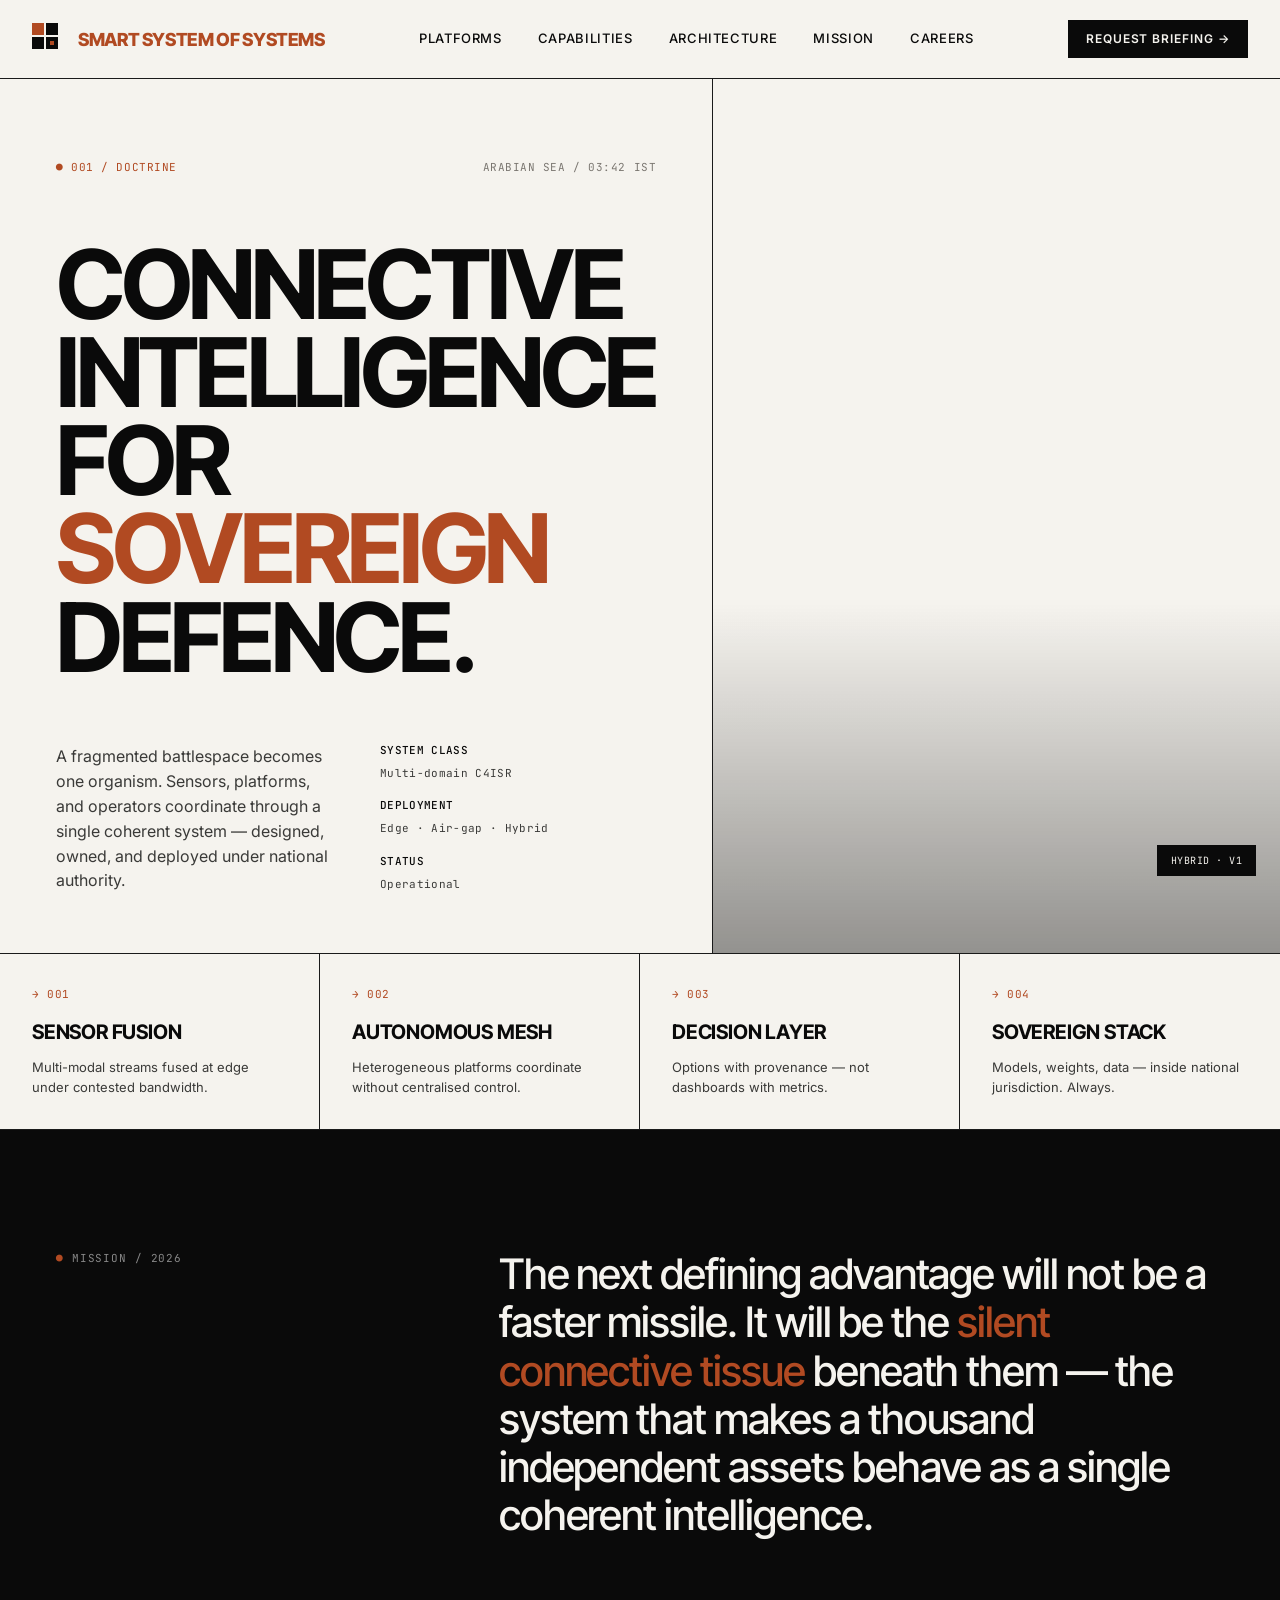
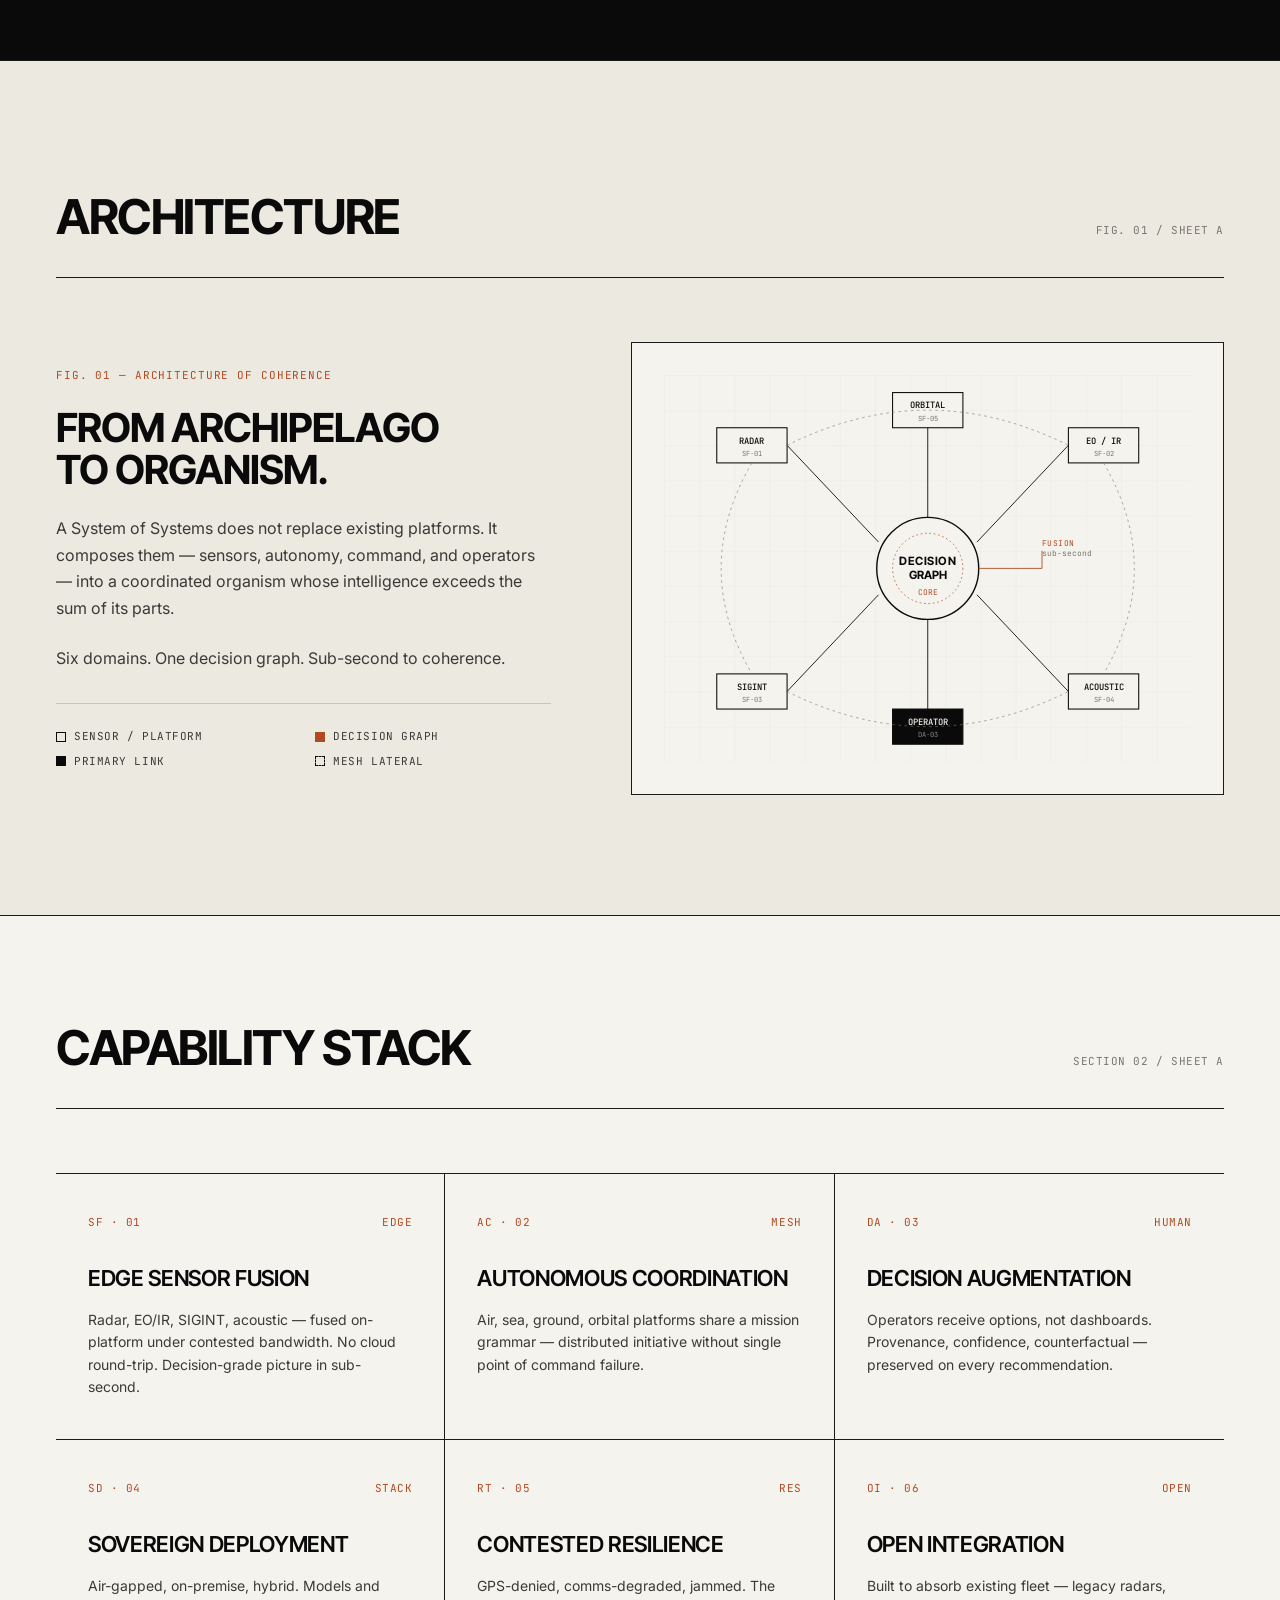
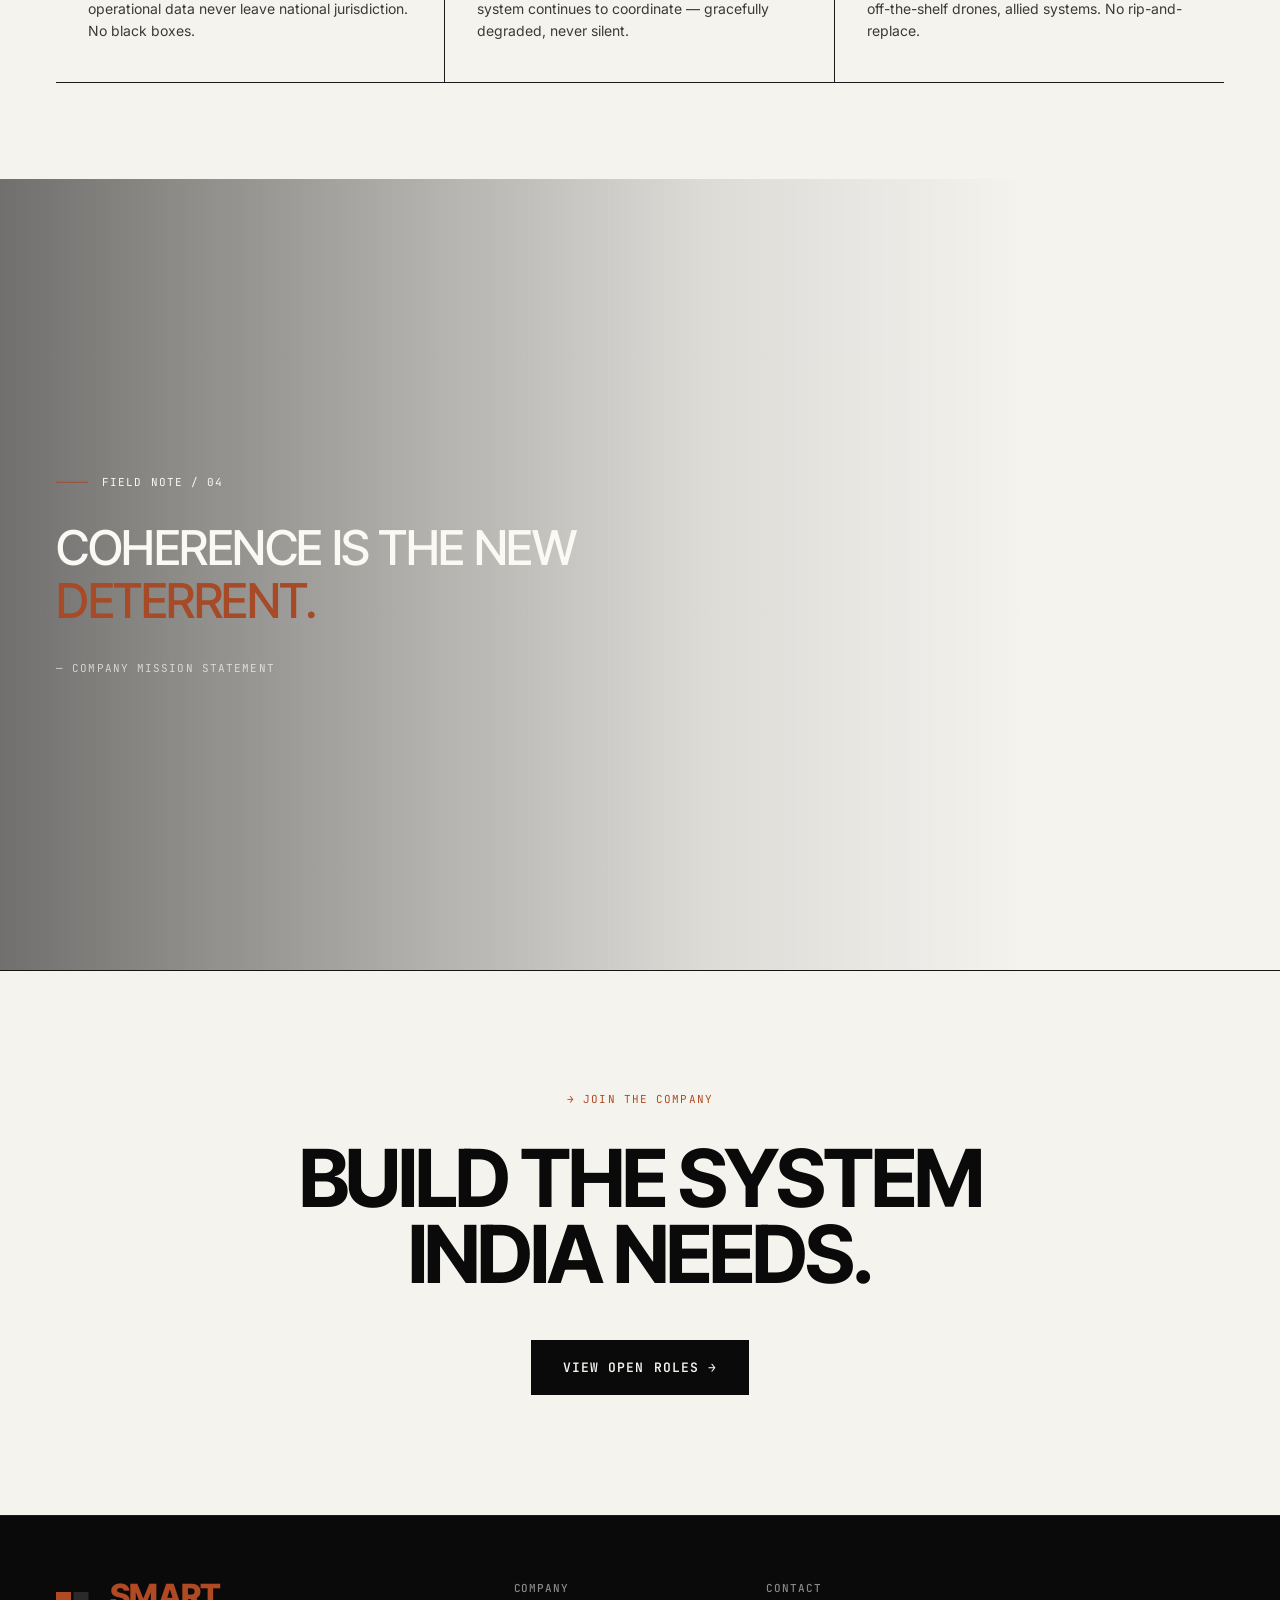
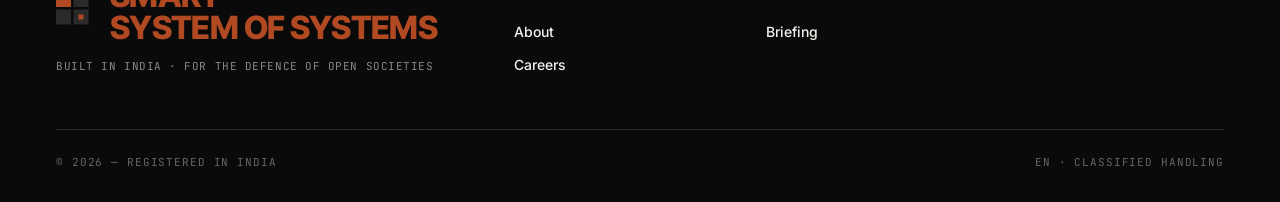
==== index.html @ d46fe348 "Initial commit: Smart System Of Sytems Website" ====
<!DOCTYPE html>
<html lang="en">
<head>
<meta charset="UTF-8" />
<meta name="viewport" content="width=device-width, initial-scale=1.0" />
<title>Smart System of Systems — Hybrid</title>
<link rel="preconnect" href="https://fonts.googleapis.com">
<link rel="preconnect" href="https://fonts.gstatic.com" crossorigin>
<link href="https://fonts.googleapis.com/css2?family=Inter+Tight:wght@400;500;600;700;800&family=Inter:wght@300;400;500;600&family=Fraunces:opsz,wght@9..144,300;9..144,400&family=JetBrains+Mono:wght@400;500&display=swap" rel="stylesheet">
<style>
  :root{
    --paper:#F5F3EE;
    --paper-2:#ECE9E1;
    --ink:#0A0A0A;
    --ink-2:#3A3A38;
    --ink-3:#7A7670;
    --rule:#1A1A1A;
    --rule-soft:#C8C4B8;
    --rust:#B14A22;
  }
  *{box-sizing:border-box;margin:0;padding:0}
  html{scroll-behavior:smooth}
  html,body{background:var(--paper);color:var(--ink);font-family:'Inter',sans-serif;-webkit-font-smoothing:antialiased;line-height:1.5}
  a{color:inherit}
  .nav-cta:hover{background:var(--rust)}
  .badge{position:fixed;bottom:24px;right:24px;z-index:100;background:var(--ink);color:var(--paper);padding:8px 14px;font-family:'JetBrains Mono',monospace;font-size:10px;letter-spacing:0.05em;text-transform:uppercase}

  /* Top utility bar */
  .util{display:flex;justify-content:space-between;align-items:center;padding:10px 32px;background:var(--ink);color:var(--paper);font-family:'JetBrains Mono',monospace;font-size:11px;letter-spacing:0.05em}
  .util-left{display:flex;gap:32px;align-items:center}
  .util-dot{width:6px;height:6px;background:var(--rust);border-radius:50%;display:inline-block;margin-right:8px;animation:pulse 2.4s ease-in-out infinite}
  @keyframes pulse{0%,100%{opacity:1}50%{opacity:0.4}}

  /* Main nav */
  .nav{display:flex;justify-content:space-between;align-items:center;padding:20px 32px;border-bottom:1px solid var(--rule)}
  .nav-mark{font-family:'Inter Tight',sans-serif;font-weight:800;font-size:18px;letter-spacing:-0.02em;text-transform:uppercase}
  .nav-mark span{color:var(--rust)}
  .nav-links{display:flex;gap:36px;font-size:13px;font-weight:500;text-transform:uppercase;letter-spacing:0.05em}
  .nav-links a{color:inherit;text-decoration:none;transition:color 0.2s}
  .nav-links a:hover{color:var(--rust)}
  .nav-cta{background:var(--ink);color:var(--paper);padding:10px 18px;font-size:12px;font-weight:600;text-transform:uppercase;letter-spacing:0.08em;text-decoration:none;display:inline-block}

  /* Hero */
  .hero{position:relative;border-bottom:1px solid var(--rule)}
  .hero-grid{display:grid;grid-template-columns:1fr 1fr;min-height:78vh}
  .hero-text{padding:80px 56px 60px;display:flex;flex-direction:column;justify-content:space-between;border-right:1px solid var(--rule)}
  .hero-meta-top{display:flex;justify-content:space-between;font-family:'JetBrains Mono',monospace;font-size:11px;letter-spacing:0.05em;color:var(--ink-3);text-transform:uppercase;margin-bottom:64px}
  .hero-meta-top span:first-child{color:var(--rust)}
  h1.display{font-family:'Inter Tight',sans-serif;font-weight:700;font-size:96px;line-height:0.92;letter-spacing:-0.045em;text-transform:uppercase}
  h1.display .accent{color:var(--rust)}
  .hero-bottom{margin-top:60px;display:grid;grid-template-columns:1fr 1fr;gap:48px;align-items:end}
  .lede{font-size:16px;line-height:1.55;color:var(--ink-2);max-width:380px}
  .hero-spec{font-family:'JetBrains Mono',monospace;font-size:11px;line-height:1.7;letter-spacing:0.03em;color:var(--ink-2)}
  .hero-spec strong{color:var(--ink);font-weight:500;display:block;margin-bottom:4px;text-transform:uppercase}

  .hero-image{background:url('https://images.unsplash.com/photo-1581094794329-c8112a89af12?w=1400&q=80') center/cover;position:relative;filter:grayscale(0.15) contrast(1.1)}
  .hero-image::after{content:'';position:absolute;inset:0;background:linear-gradient(180deg,transparent 60%,rgba(10,10,10,0.4))}

  /* Pillars row */
  .pillars{display:grid;grid-template-columns:repeat(4,1fr);border-bottom:1px solid var(--rule)}
  .pillar{padding:32px;border-right:1px solid var(--rule);transition:background 0.2s}
  .pillar:last-child{border-right:none}
  .pillar:hover{background:var(--paper-2)}
  .pillar-num{font-family:'JetBrains Mono',monospace;font-size:11px;color:var(--rust);letter-spacing:0.05em;margin-bottom:14px}
  .pillar-title{font-family:'Inter Tight',sans-serif;font-weight:700;font-size:20px;text-transform:uppercase;letter-spacing:-0.01em;margin-bottom:10px}
  .pillar-body{font-size:13px;line-height:1.55;color:var(--ink-2)}

  /* Mission section — black slab */
  .mission{background:var(--ink);color:var(--paper);padding:120px 56px;border-bottom:1px solid var(--rule)}
  .mission-grid{display:grid;grid-template-columns:1fr 2fr;gap:80px;max-width:1400px;margin:0 auto}
  .mission-label{font-family:'JetBrains Mono',monospace;font-size:11px;letter-spacing:0.08em;text-transform:uppercase;color:#888}
  .mission-label .dot{color:var(--rust)}
  .mission-text{font-family:'Inter Tight',sans-serif;font-weight:500;font-size:42px;line-height:1.15;letter-spacing:-0.025em}
  .mission-text .accent{color:var(--rust)}

  /* Architecture diagram — black-ink line drawing on paper, borrowed from C */
  .architecture{padding:120px 56px;border-bottom:1px solid var(--rule);background:var(--paper-2)}
  .arch-head{display:flex;justify-content:space-between;align-items:baseline;margin-bottom:64px;border-bottom:1px solid var(--rule);padding-bottom:24px;max-width:1400px;margin-left:auto;margin-right:auto}
  .arch-title{font-family:'Inter Tight',sans-serif;font-weight:700;font-size:48px;text-transform:uppercase;letter-spacing:-0.03em}
  .arch-meta{font-family:'JetBrains Mono',monospace;font-size:11px;color:var(--ink-3);letter-spacing:0.05em;text-transform:uppercase}
  .arch-grid{display:grid;grid-template-columns:1fr 1.2fr;gap:80px;max-width:1400px;margin:0 auto;align-items:center}
  .arch-text .figref{font-family:'JetBrains Mono',monospace;font-size:11px;letter-spacing:0.08em;color:var(--rust);text-transform:uppercase;margin-bottom:24px}
  .arch-text h3{font-family:'Inter Tight',sans-serif;font-weight:700;font-size:40px;line-height:1.05;letter-spacing:-0.025em;text-transform:uppercase;margin-bottom:24px}
  .arch-text p{font-size:16px;line-height:1.65;color:var(--ink-2);max-width:480px;margin-bottom:24px}
  .arch-text .legend{font-family:'JetBrains Mono',monospace;font-size:11px;letter-spacing:0.05em;text-transform:uppercase;color:var(--ink-2);display:grid;grid-template-columns:1fr 1fr;gap:8px 24px;margin-top:32px;padding-top:24px;border-top:1px solid var(--rule-soft)}
  .legend-item{display:flex;align-items:center;gap:8px}
  .legend-swatch{width:10px;height:10px;border:1px solid var(--ink)}
  .legend-swatch.rust{background:var(--rust);border-color:var(--rust)}
  .arch-svg{background:var(--paper);border:1px solid var(--rule);padding:32px}
  .arch-svg svg{width:100%;height:auto;display:block}

  /* Specs / capability grid */
  .specs{padding:96px 56px}
  .specs-head{display:flex;justify-content:space-between;align-items:baseline;margin-bottom:64px;border-bottom:1px solid var(--rule);padding-bottom:24px}
  .specs-title{font-family:'Inter Tight',sans-serif;font-weight:700;font-size:48px;text-transform:uppercase;letter-spacing:-0.03em}
  .specs-meta{font-family:'JetBrains Mono',monospace;font-size:11px;color:var(--ink-3);letter-spacing:0.05em;text-transform:uppercase}
  .specs-grid{display:grid;grid-template-columns:repeat(3,1fr);gap:0;border-top:1px solid var(--rule)}
  .spec-cell{padding:40px 32px;border-bottom:1px solid var(--rule);border-right:1px solid var(--rule);transition:background 0.2s}
  .spec-cell:nth-child(3n){border-right:none}
  .spec-cell:hover{background:var(--paper-2)}
  .spec-id{font-family:'JetBrains Mono',monospace;font-size:11px;color:var(--rust);letter-spacing:0.05em;margin-bottom:32px;display:flex;justify-content:space-between}
  .spec-name{font-family:'Inter Tight',sans-serif;font-weight:600;font-size:22px;text-transform:uppercase;letter-spacing:-0.015em;margin-bottom:14px}
  .spec-desc{font-size:14px;line-height:1.6;color:var(--ink-2)}

  /* Cinematic landscape break — Helsing borrow, Anduril overlay */
  .break{height:88vh;background:url('https://images.unsplash.com/photo-1506905925346-21bda4d32df4?w=2400&q=80') center/cover;filter:grayscale(0.15) contrast(1.05);position:relative;border-bottom:1px solid var(--rule)}
  .break::before{content:'';position:absolute;inset:0;background:linear-gradient(90deg,rgba(10,10,10,0.55) 0%,rgba(10,10,10,0.1) 55%,transparent 80%)}
  .break-content{position:absolute;top:50%;left:56px;transform:translateY(-50%);color:var(--paper);max-width:680px;z-index:2}
  .break-eyebrow{font-family:'JetBrains Mono',monospace;font-size:11px;letter-spacing:0.1em;text-transform:uppercase;margin-bottom:32px;display:flex;align-items:center;gap:14px}
  .break-eyebrow::before{content:'';width:32px;height:1px;background:var(--rust)}
  .break-quote{font-family:'Inter Tight',sans-serif;font-weight:500;font-size:48px;line-height:1.1;text-transform:uppercase;letter-spacing:-0.03em;margin-bottom:32px}
  .break-quote .accent{color:var(--rust)}
  .break-attr{font-family:'JetBrains Mono',monospace;font-size:11px;letter-spacing:0.1em;text-transform:uppercase;color:rgba(245,243,238,0.7)}

  /* Join CTA */
  .join{padding:120px 56px;border-bottom:1px solid var(--rule);text-align:center}
  .join-eyebrow{font-family:'JetBrains Mono',monospace;font-size:11px;letter-spacing:0.1em;text-transform:uppercase;color:var(--rust);margin-bottom:32px}
  .join-title{font-family:'Inter Tight',sans-serif;font-weight:700;font-size:80px;line-height:0.95;text-transform:uppercase;letter-spacing:-0.04em;max-width:1100px;margin:0 auto 48px}
  .join-cta{display:inline-block;background:var(--ink);color:var(--paper);padding:18px 32px;font-family:'JetBrains Mono',monospace;font-size:13px;font-weight:600;letter-spacing:0.08em;text-transform:uppercase;text-decoration:none}

  /* Footer */
  .footer{background:var(--ink);color:var(--paper);padding:64px 56px 32px}
  .footer-top{display:grid;grid-template-columns:2fr 1fr 1fr 1fr;gap:48px;padding-bottom:48px;border-bottom:1px solid #2A2A2A}
  .footer-mark{font-family:'Inter Tight',sans-serif;font-weight:800;font-size:32px;text-transform:uppercase;letter-spacing:-0.02em;line-height:1}
  .footer-mark span{color:var(--rust)}
  .footer-tag{font-family:'JetBrains Mono',monospace;font-size:11px;color:#888;margin-top:14px;letter-spacing:0.05em;text-transform:uppercase}
  .footer-col h4{font-family:'JetBrains Mono',monospace;font-size:11px;color:#888;letter-spacing:0.08em;text-transform:uppercase;margin-bottom:18px;font-weight:500}
  .footer-col a{display:block;color:var(--paper);text-decoration:none;font-size:14px;padding:6px 0;font-weight:500}
  .footer-col a:hover{color:var(--rust)}
  .footer-bottom{display:flex;justify-content:space-between;font-family:'JetBrains Mono',monospace;font-size:11px;color:#666;letter-spacing:0.08em;text-transform:uppercase;padding-top:24px}
</style>
</head>
<body>
  <div class="badge">HYBRID · v1</div>

  <nav class="nav">
    <div class="nav-mark"><a href="design-hybrid.html" style="text-decoration:none;color:inherit;display:flex;align-items:center;gap:14px"><svg width="32" height="32" viewBox="0 0 32 32" fill="none" xmlns="http://www.w3.org/2000/svg"><rect width="12" height="12" x="0" y="0" fill="#B14A22"/><rect width="12" height="12" x="14" y="0" fill="#0A0A0A"/><rect width="12" height="12" x="0" y="14" fill="#0A0A0A"/><rect width="12" height="12" x="14" y="14" fill="#0A0A0A"/><rect width="4" height="4" x="18" y="18" fill="#B14A22"/></svg><span>SMART SYSTEM OF SYSTEMS</span></a></div>
    <div class="nav-links">
      <a href="platforms.html">Platforms</a><a href="capabilities.html">Capabilities</a><a href="architecture.html">Architecture</a><a href="mission.html">Mission</a><a href="careers.html">Careers</a>
    </div>
    <a class="nav-cta" href="briefing.html">REQUEST BRIEFING →</a>
  </nav>

  <section class="hero">
    <div class="hero-grid">
      <div class="hero-text">
        <div>
          <div class="hero-meta-top">
            <span>● 001 / DOCTRINE</span>
            <span>ARABIAN SEA / 03:42 IST</span>
          </div>
          <h1 class="display">Connective<br/>intelligence<br/>for <span class="accent">sovereign</span><br/>defence.</h1>
        </div>
        <div class="hero-bottom">
          <p class="lede">A fragmented battlespace becomes one organism. Sensors, platforms, and operators coordinate through a single coherent system — designed, owned, and deployed under national authority.</p>
          <div class="hero-spec">
            <strong>System class</strong>
            Multi-domain C4ISR<br/>
            <strong style="margin-top:14px">Deployment</strong>
            Edge · Air-gap · Hybrid<br/>
            <strong style="margin-top:14px">Status</strong>
            Operational
          </div>
        </div>
      </div>
      <div class="hero-image">
      </div>
    </div>
  </section>

  <section class="pillars" id="platforms">
    <a class="pillar" href="#cap-sf01" style="text-decoration:none;color:inherit;display:block">
      <div class="pillar-num">→ 001</div>
      <div class="pillar-title">Sensor Fusion</div>
      <div class="pillar-body">Multi-modal streams fused at edge under contested bandwidth.</div>
    </a>
    <a class="pillar" href="#cap-ac02" style="text-decoration:none;color:inherit;display:block">
      <div class="pillar-num">→ 002</div>
      <div class="pillar-title">Autonomous Mesh</div>
      <div class="pillar-body">Heterogeneous platforms coordinate without centralised control.</div>
    </a>
    <a class="pillar" href="#cap-da03" style="text-decoration:none;color:inherit;display:block">
      <div class="pillar-num">→ 003</div>
      <div class="pillar-title">Decision Layer</div>
      <div class="pillar-body">Options with provenance — not dashboards with metrics.</div>
    </a>
    <a class="pillar" href="#cap-sd04" style="text-decoration:none;color:inherit;display:block">
      <div class="pillar-num">→ 004</div>
      <div class="pillar-title">Sovereign Stack</div>
      <div class="pillar-body">Models, weights, data — inside national jurisdiction. Always.</div>
    </a>
  </section>

  <section class="mission" id="mission">
    <div class="mission-grid">
      <div class="mission-label"><span class="dot">●</span> MISSION / 2026</div>
      <div class="mission-text">
        The next defining advantage will not be a faster missile. It will be the <span class="accent">silent connective tissue</span> beneath them — the system that makes a thousand independent assets behave as a single coherent intelligence.
      </div>
    </div>
  </section>

  <section class="architecture" id="architecture">
    <div class="arch-head">
      <h2 class="arch-title">Architecture</h2>
      <div class="arch-meta">FIG. 01 / SHEET A</div>
    </div>
    <div class="arch-grid">
      <div class="arch-text">
        <div class="figref">FIG. 01 — Architecture of coherence</div>
        <h3>From archipelago<br/>to organism.</h3>
        <p>A System of Systems does not replace existing platforms. It composes them — sensors, autonomy, command, and operators — into a coordinated organism whose intelligence exceeds the sum of its parts.</p>
        <p>Six domains. One decision graph. Sub-second to coherence.</p>
        <div class="legend">
          <div class="legend-item"><span class="legend-swatch"></span>Sensor / Platform</div>
          <div class="legend-item"><span class="legend-swatch rust"></span>Decision Graph</div>
          <div class="legend-item"><span class="legend-swatch" style="background:var(--ink)"></span>Primary Link</div>
          <div class="legend-item"><span class="legend-swatch" style="background:transparent;border-style:dashed"></span>Mesh Lateral</div>
        </div>
      </div>
      <div class="arch-svg">
        <svg viewBox="0 0 600 440" xmlns="http://www.w3.org/2000/svg">
          <defs>
            <pattern id="grid" width="40" height="40" patternUnits="userSpaceOnUse">
              <path d="M 40 0 L 0 0 0 40" fill="none" stroke="#C8C4B8" stroke-width="0.4"/>
            </pattern>
          </defs>
          <rect width="600" height="440" fill="url(#grid)" opacity="0.6"/>

          <!-- center node -->
          <circle cx="300" cy="220" r="58" fill="#F5F3EE" stroke="#0A0A0A" stroke-width="1.6"/>
          <circle cx="300" cy="220" r="40" fill="none" stroke="#B14A22" stroke-width="0.8" stroke-dasharray="2 3"/>
          <text x="300" y="216" text-anchor="middle" font-family="Inter Tight,sans-serif" font-weight="700" font-size="13" fill="#0A0A0A" text-transform="uppercase" letter-spacing="0.05em">DECISION</text>
          <text x="300" y="232" text-anchor="middle" font-family="Inter Tight,sans-serif" font-weight="700" font-size="13" fill="#0A0A0A">GRAPH</text>
          <text x="300" y="250" text-anchor="middle" font-family="JetBrains Mono,monospace" font-size="9" fill="#B14A22">CORE</text>

          <!-- nodes around -->
          <g font-family="JetBrains Mono,monospace" font-size="10" fill="#0A0A0A">
            <rect x="60" y="60" width="80" height="40" fill="#F5F3EE" stroke="#0A0A0A" stroke-width="1.2"/>
            <text x="100" y="78" text-anchor="middle" font-weight="500">RADAR</text>
            <text x="100" y="92" text-anchor="middle" font-size="8" fill="#7A7670">SF·01</text>

            <rect x="460" y="60" width="80" height="40" fill="#F5F3EE" stroke="#0A0A0A" stroke-width="1.2"/>
            <text x="500" y="78" text-anchor="middle" font-weight="500">EO / IR</text>
            <text x="500" y="92" text-anchor="middle" font-size="8" fill="#7A7670">SF·02</text>

            <rect x="60" y="340" width="80" height="40" fill="#F5F3EE" stroke="#0A0A0A" stroke-width="1.2"/>
            <text x="100" y="358" text-anchor="middle" font-weight="500">SIGINT</text>
            <text x="100" y="372" text-anchor="middle" font-size="8" fill="#7A7670">SF·03</text>

            <rect x="460" y="340" width="80" height="40" fill="#F5F3EE" stroke="#0A0A0A" stroke-width="1.2"/>
            <text x="500" y="358" text-anchor="middle" font-weight="500">ACOUSTIC</text>
            <text x="500" y="372" text-anchor="middle" font-size="8" fill="#7A7670">SF·04</text>

            <rect x="260" y="20" width="80" height="40" fill="#F5F3EE" stroke="#0A0A0A" stroke-width="1.2"/>
            <text x="300" y="38" text-anchor="middle" font-weight="500">ORBITAL</text>
            <text x="300" y="52" text-anchor="middle" font-size="8" fill="#7A7670">SF·05</text>

            <rect x="260" y="380" width="80" height="40" fill="#0A0A0A" stroke="#0A0A0A" stroke-width="1.2"/>
            <text x="300" y="398" text-anchor="middle" font-weight="500" fill="#F5F3EE">OPERATOR</text>
            <text x="300" y="412" text-anchor="middle" font-size="8" fill="#888">DA·03</text>
          </g>

          <!-- connecting lines (primary) -->
          <g stroke="#0A0A0A" stroke-width="1" fill="none">
            <line x1="140" y1="80" x2="244" y2="190"/>
            <line x1="460" y1="80" x2="356" y2="190"/>
            <line x1="140" y1="360" x2="244" y2="250"/>
            <line x1="460" y1="360" x2="356" y2="250"/>
            <line x1="300" y1="60" x2="300" y2="162"/>
            <line x1="300" y1="380" x2="300" y2="278"/>
          </g>
          <!-- mesh lateral (dashed) -->
          <g stroke="#7A7670" stroke-width="0.7" fill="none" stroke-dasharray="3 4">
            <path d="M 140 80 Q 300 0 460 80"/>
            <path d="M 140 360 Q 300 440 460 360"/>
            <path d="M 100 100 Q 30 220 100 340"/>
            <path d="M 500 100 Q 570 220 500 340"/>
          </g>

          <!-- annotation -->
          <line x1="358" y1="220" x2="430" y2="220" stroke="#B14A22" stroke-width="1"/>
          <line x1="430" y1="220" x2="430" y2="200" stroke="#B14A22" stroke-width="1"/>
          <text x="430" y="194" font-family="JetBrains Mono,monospace" font-size="9" fill="#B14A22" letter-spacing="0.05em">FUSION</text>
          <text x="430" y="206" font-family="JetBrains Mono,monospace" font-size="9" fill="#7A7670">sub-second</text>
        </svg>
      </div>
    </div>
  </section>

  <section class="specs" id="capabilities">
    <div class="specs-head">
      <h2 class="specs-title">Capability Stack</h2>
      <div class="specs-meta">SECTION 02 / SHEET A</div>
    </div>

    <div class="specs-grid">
      <div class="spec-cell" id="cap-sf01">
        <div class="spec-id"><span>SF · 01</span><span>EDGE</span></div>
        <div class="spec-name">Edge Sensor Fusion</div>
        <div class="spec-desc">Radar, EO/IR, SIGINT, acoustic — fused on-platform under contested bandwidth. No cloud round-trip. Decision-grade picture in sub-second.</div>
      </div>
      <div class="spec-cell" id="cap-ac02">
        <div class="spec-id"><span>AC · 02</span><span>MESH</span></div>
        <div class="spec-name">Autonomous Coordination</div>
        <div class="spec-desc">Air, sea, ground, orbital platforms share a mission grammar — distributed initiative without single point of command failure.</div>
      </div>
      <div class="spec-cell" id="cap-da03">
        <div class="spec-id"><span>DA · 03</span><span>HUMAN</span></div>
        <div class="spec-name">Decision Augmentation</div>
        <div class="spec-desc">Operators receive options, not dashboards. Provenance, confidence, counterfactual — preserved on every recommendation.</div>
      </div>
      <div class="spec-cell" id="cap-sd04">
        <div class="spec-id"><span>SD · 04</span><span>STACK</span></div>
        <div class="spec-name">Sovereign Deployment</div>
        <div class="spec-desc">Air-gapped, on-premise, hybrid. Models and operational data never leave national jurisdiction. No black boxes.</div>
      </div>
      <div class="spec-cell">
        <div class="spec-id"><span>RT · 05</span><span>RES</span></div>
        <div class="spec-name">Contested Resilience</div>
        <div class="spec-desc">GPS-denied, comms-degraded, jammed. The system continues to coordinate — gracefully degraded, never silent.</div>
      </div>
      <div class="spec-cell">
        <div class="spec-id"><span>OI · 06</span><span>OPEN</span></div>
        <div class="spec-name">Open Integration</div>
        <div class="spec-desc">Built to absorb existing fleet — legacy radars, off-the-shelf drones, allied systems. No rip-and-replace.</div>
      </div>
    </div>
  </section>

  <section class="break">
    <div class="break-content">
      <div class="break-eyebrow">FIELD NOTE / 04</div>
      <h3 class="break-quote">Coherence is the new <span class="accent">deterrent.</span></h3>
      <div class="break-attr">— Company mission statement</div>
    </div>
  </section>

  <section class="join" id="careers">
    <div class="join-eyebrow">→ JOIN THE COMPANY</div>
    <h3 class="join-title">Build the system<br/>India needs.</h3>
    <a class="join-cta" href="careers.html">VIEW OPEN ROLES →</a>
  </section>

  <footer class="footer">
    <div class="footer-top">
      <div>
        <div class="footer-mark"><a href="design-hybrid.html" style="text-decoration:none;color:inherit;display:flex;align-items:center;gap:14px"><svg width="40" height="40" viewBox="0 0 32 32" fill="none" xmlns="http://www.w3.org/2000/svg"><rect width="12" height="12" x="0" y="0" fill="#B14A22"/><rect width="12" height="12" x="14" y="0" fill="#2A2A2A"/><rect width="12" height="12" x="0" y="14" fill="#2A2A2A"/><rect width="12" height="12" x="14" y="14" fill="#2A2A2A"/><rect width="4" height="4" x="18" y="18" fill="#B14A22"/></svg><span>SMART<br/>SYSTEM OF <span>SYSTEMS</span></span></a></div>
        <div class="footer-tag">BUILT IN INDIA · FOR THE DEFENCE OF OPEN SOCIETIES</div>
      </div>
      <div class="footer-col"><h4>COMPANY</h4><a href="about.html">About</a><a href="careers.html">Careers</a></div>
      <div class="footer-col"><h4>CONTACT</h4><a href="briefing.html">Briefing</a></div>
    </div>
    <div class="footer-bottom">
      <span>© 2026 — REGISTERED IN INDIA</span>
      <span>EN · CLASSIFIED HANDLING</span>
    </div>
  </footer>
</body>
</html>
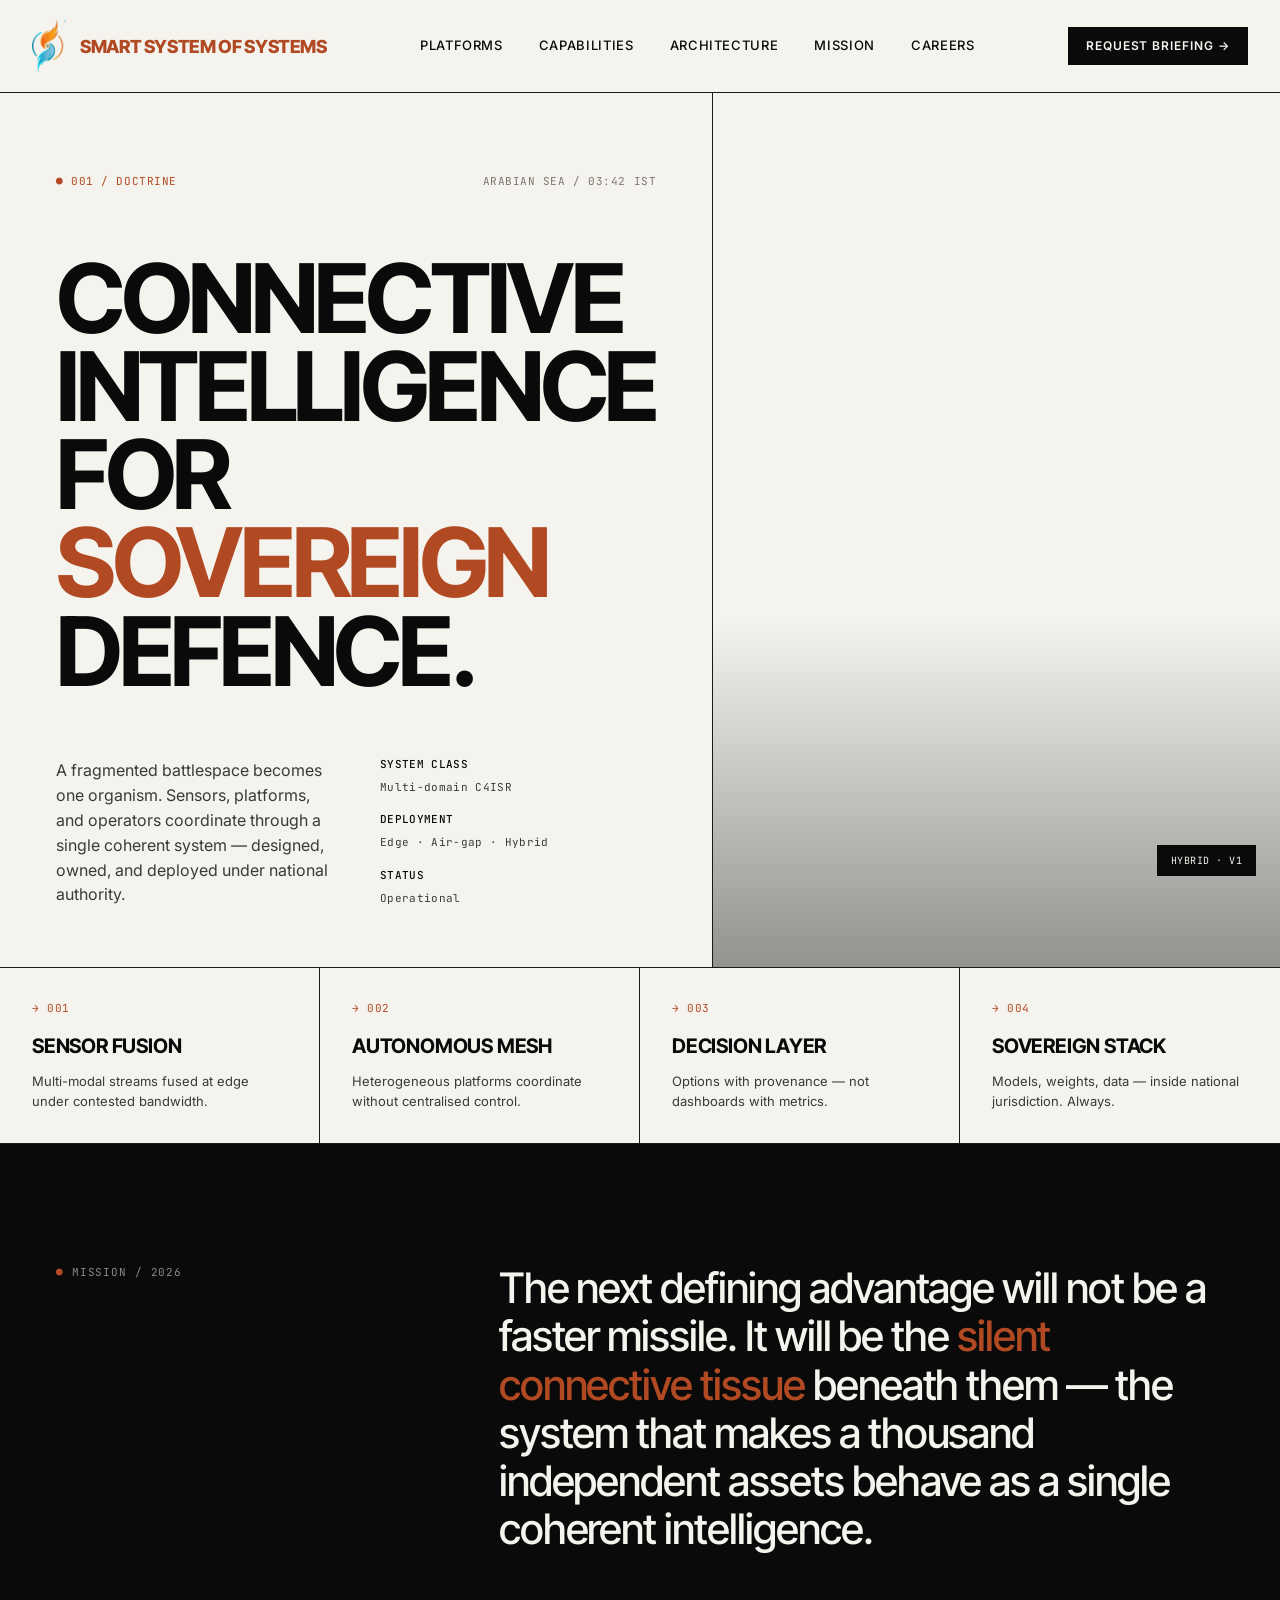
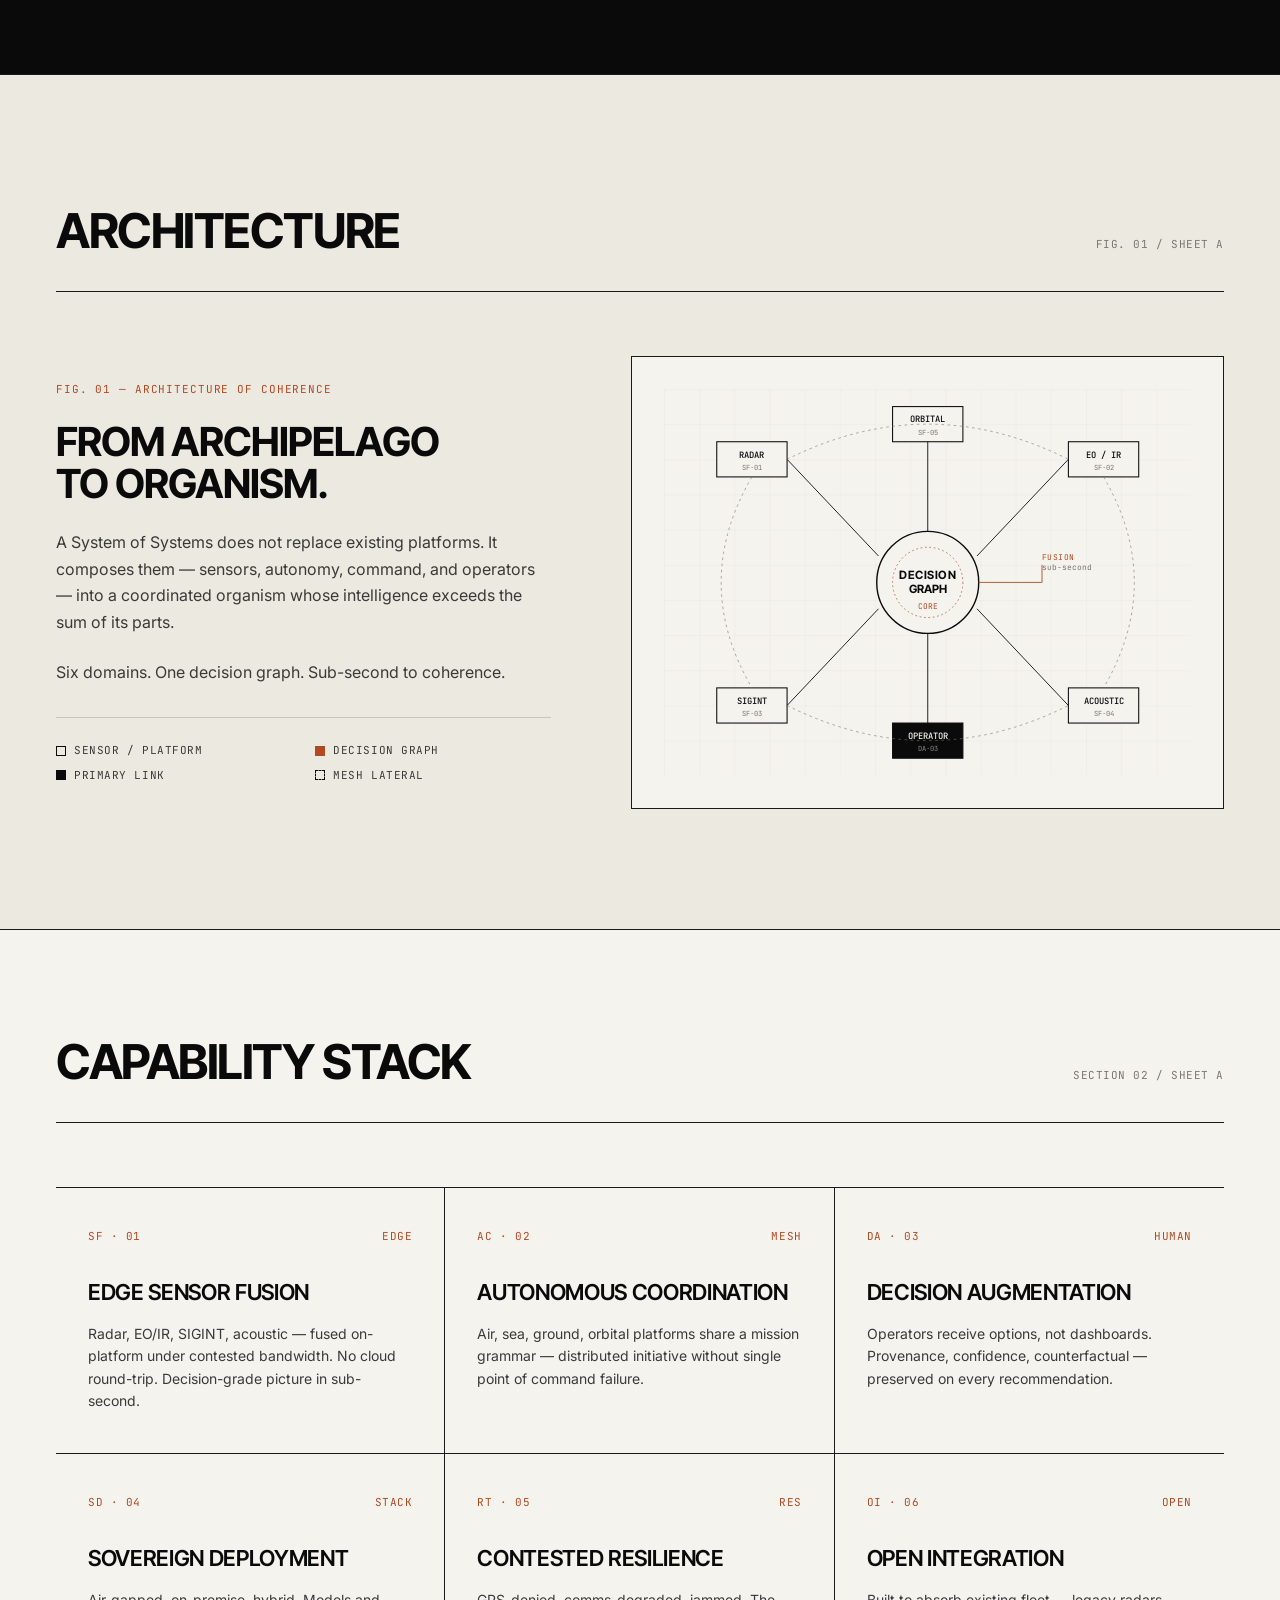
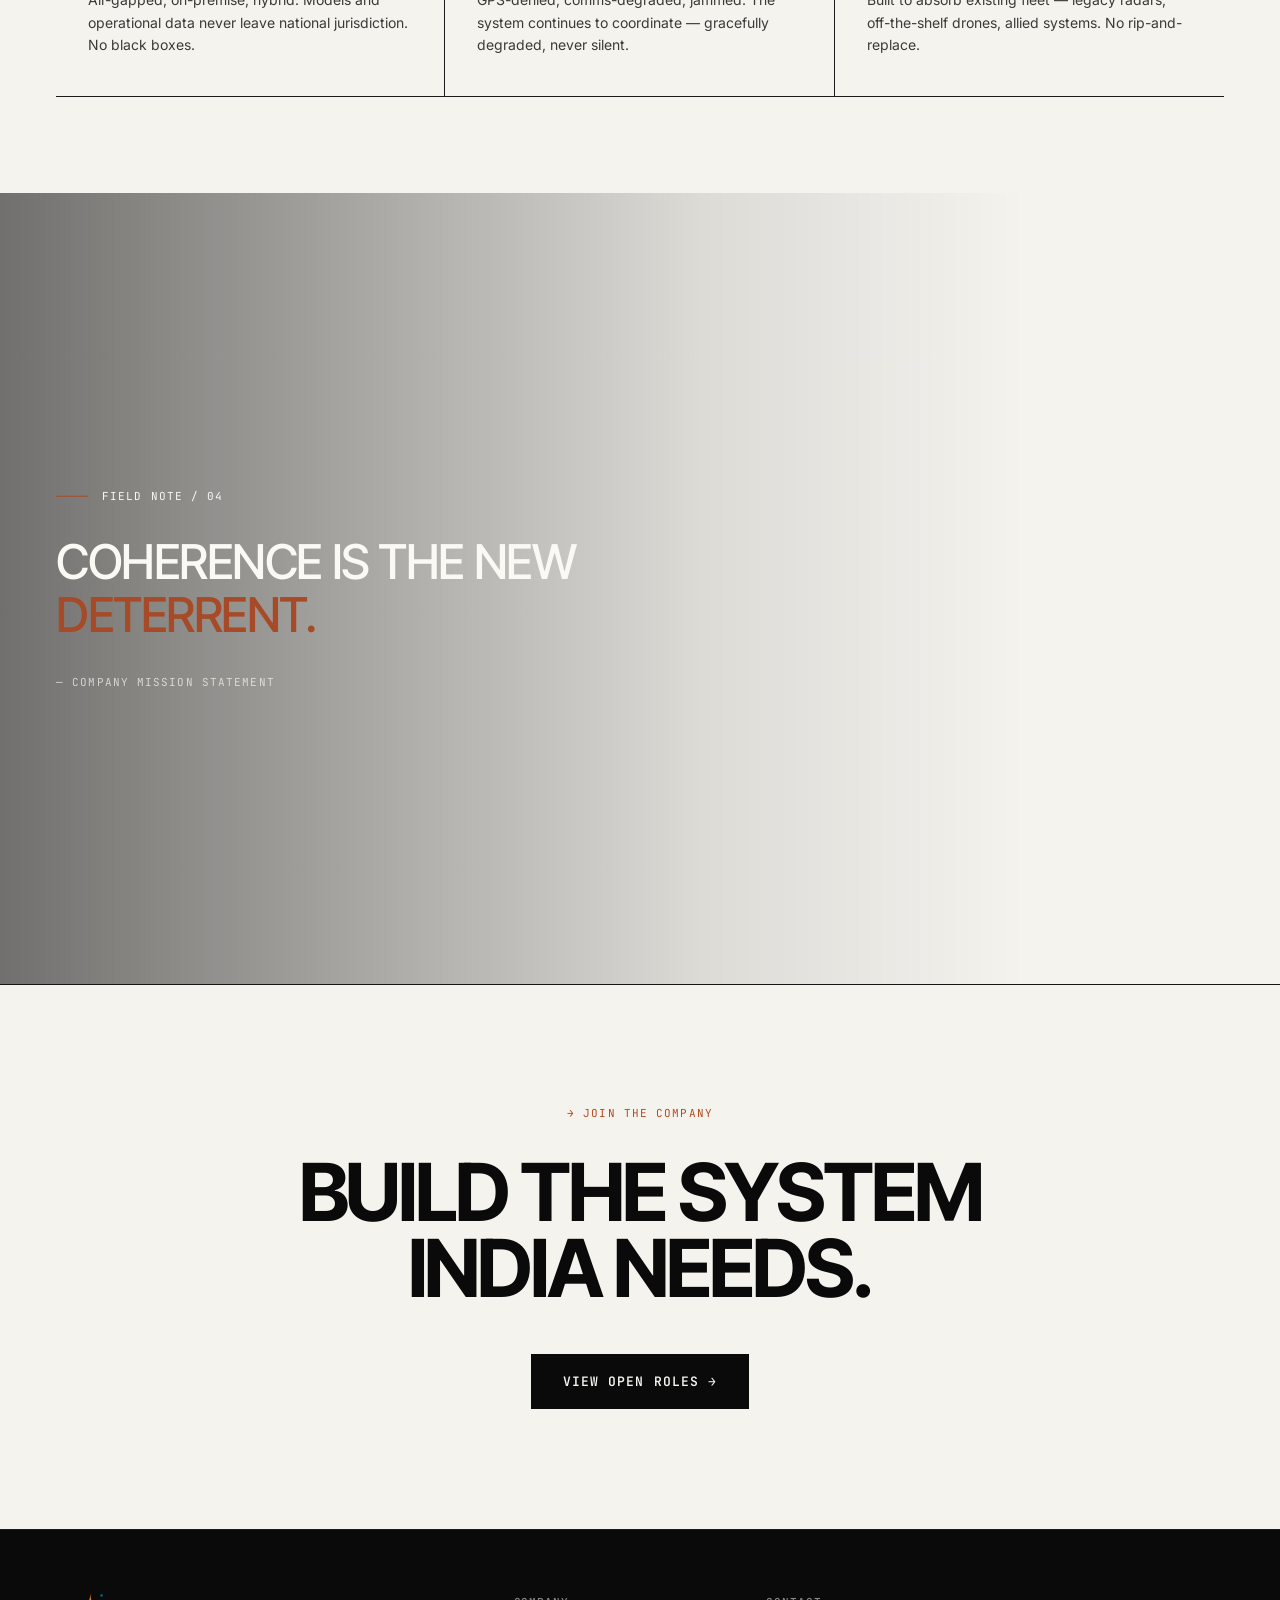
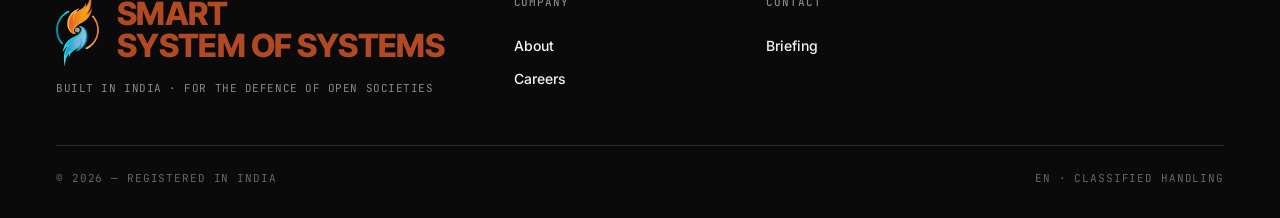
==== commit 674b907c: "Replace placeholder mark with new SSoS logo emblem; add favicons Co-Authored-By: Claude Opus 5.5 <no" ====
--- a/index.html
+++ b/index.html
@@ -4,6 +4,9 @@
 <meta charset="UTF-8" />
 <meta name="viewport" content="width=device-width, initial-scale=1.0" />
 <title>Smart System of Systems — Hybrid</title>
+<link rel="icon" type="image/png" sizes="32x32" href="assets/favicon-32.png">
+<link rel="icon" type="image/png" sizes="192x192" href="assets/favicon-192.png">
+<link rel="apple-touch-icon" href="assets/apple-touch-icon.png">
 <link rel="preconnect" href="https://fonts.googleapis.com">
 <link rel="preconnect" href="https://fonts.gstatic.com" crossorigin>
 <link href="https://fonts.googleapis.com/css2?family=Inter+Tight:wght@400;500;600;700;800&family=Inter:wght@300;400;500;600&family=Fraunces:opsz,wght@9..144,300;9..144,400&family=JetBrains+Mono:wght@400;500&display=swap" rel="stylesheet">
@@ -129,12 +132,13 @@
   .footer-col a:hover{color:var(--rust)}
   .footer-bottom{display:flex;justify-content:space-between;font-family:'JetBrains Mono',monospace;font-size:11px;color:#666;letter-spacing:0.08em;text-transform:uppercase;padding-top:24px}
 </style>
+<link rel="stylesheet" href="mobile.css">
 </head>
 <body>
   <div class="badge">HYBRID · v1</div>
 
   <nav class="nav">
-    <div class="nav-mark"><a href="design-hybrid.html" style="text-decoration:none;color:inherit;display:flex;align-items:center;gap:14px"><svg width="32" height="32" viewBox="0 0 32 32" fill="none" xmlns="http://www.w3.org/2000/svg"><rect width="12" height="12" x="0" y="0" fill="#B14A22"/><rect width="12" height="12" x="14" y="0" fill="#0A0A0A"/><rect width="12" height="12" x="0" y="14" fill="#0A0A0A"/><rect width="12" height="12" x="14" y="14" fill="#0A0A0A"/><rect width="4" height="4" x="18" y="18" fill="#B14A22"/></svg><span>SMART SYSTEM OF SYSTEMS</span></a></div>
+    <div class="nav-mark"><a href="design-hybrid.html" style="text-decoration:none;color:inherit;display:flex;align-items:center;gap:14px"><img class="brand-emblem" src="assets/ssos-emblem.png" alt="" width="34" height="52"><span>SMART SYSTEM OF SYSTEMS</span></a></div>
     <div class="nav-links">
       <a href="platforms.html">Platforms</a><a href="capabilities.html">Capabilities</a><a href="architecture.html">Architecture</a><a href="mission.html">Mission</a><a href="careers.html">Careers</a>
     </div>
@@ -345,7 +349,7 @@
   <footer class="footer">
     <div class="footer-top">
       <div>
-        <div class="footer-mark"><a href="design-hybrid.html" style="text-decoration:none;color:inherit;display:flex;align-items:center;gap:14px"><svg width="40" height="40" viewBox="0 0 32 32" fill="none" xmlns="http://www.w3.org/2000/svg"><rect width="12" height="12" x="0" y="0" fill="#B14A22"/><rect width="12" height="12" x="14" y="0" fill="#2A2A2A"/><rect width="12" height="12" x="0" y="14" fill="#2A2A2A"/><rect width="12" height="12" x="14" y="14" fill="#2A2A2A"/><rect width="4" height="4" x="18" y="18" fill="#B14A22"/></svg><span>SMART<br/>SYSTEM OF <span>SYSTEMS</span></span></a></div>
+        <div class="footer-mark"><a href="design-hybrid.html" style="text-decoration:none;color:inherit;display:flex;align-items:center;gap:14px"><img class="brand-emblem" src="assets/ssos-emblem.png" alt="" width="47" height="72"><span>SMART<br/>SYSTEM OF <span>SYSTEMS</span></span></a></div>
         <div class="footer-tag">BUILT IN INDIA · FOR THE DEFENCE OF OPEN SOCIETIES</div>
       </div>
       <div class="footer-col"><h4>COMPANY</h4><a href="about.html">About</a><a href="careers.html">Careers</a></div>
--- a/mobile.css
+++ b/mobile.css
@@ -0,0 +1,283 @@
+/* ============================================================
+   Mobile overrides — Smart System of Systems
+   Applied at <= 1024px (tablet) and <= 768px (phone)
+   ============================================================ */
+
+@media (max-width: 1024px) {
+  /* Tablet: scale down 128px hero titles and tighten paddings */
+  h1.hero-title, h1.doc-title { font-size: 72px !important; }
+  h1.page-title { font-size: 64px !important; }
+  h1.display { font-size: 64px !important; }
+  .hero, .matrix-section, .doc-masthead, .doc-toc,
+  .layer-section, .planes-section, .composition,
+  .role-body, .role-title-card, .body-section,
+  .manifesto, .statement, .press-section,
+  .cap-brief-header, .cap-theatre, .cap-composed,
+  .cap-signature, .cap-outcomes, .closing-cta,
+  .threat-block, .response-block, .platform-title-card,
+  .platform-body, .field-strip, .system-overview,
+  .architecture, .specs, .mission, .join, .footer,
+  .form-left, .form-right, .process-section,
+  .section-break, .conviction, .adr-header, .page-hero {
+    padding-left: 32px !important;
+    padding-right: 32px !important;
+  }
+}
+
+@media (max-width: 768px) {
+  /* ============================================================
+     Global resets
+     ============================================================ */
+  html, body { overflow-x: hidden; }
+  .badge { font-size: 9px !important; padding: 6px 10px !important; bottom: 12px !important; right: 12px !important; }
+
+  /* ============================================================
+     Top utility bar — simplify, hide right side
+     ============================================================ */
+  .util {
+    padding: 8px 16px !important;
+    font-size: 9px !important;
+    flex-wrap: wrap !important;
+    gap: 8px !important;
+  }
+  .util-left { gap: 12px !important; flex-wrap: wrap !important; }
+  .util > *:not(.util-left):not(:first-child) { display: none !important; }
+
+  /* ============================================================
+     Main nav — stack, hide CTA text, smaller logo
+     ============================================================ */
+  .nav {
+    flex-wrap: wrap !important;
+    padding: 12px 16px !important;
+    gap: 10px !important;
+  }
+  .nav-mark { font-size: 13px !important; }
+  .nav-mark .brand-emblem { width: auto !important; height: 36px !important; }
+  .nav-mark span { font-size: 11px !important; }
+  .nav-links {
+    order: 3 !important;
+    width: 100% !important;
+    gap: 14px !important;
+    font-size: 11px !important;
+    overflow-x: auto !important;
+    white-space: nowrap !important;
+    padding-bottom: 4px !important;
+    border-top: 1px solid var(--rule);
+    padding-top: 10px !important;
+    -webkit-overflow-scrolling: touch;
+  }
+  .nav-links::-webkit-scrollbar { display: none; }
+  .nav-cta { font-size: 10px !important; padding: 8px 12px !important; }
+
+  /* ============================================================
+     Common sections — collapse paddings
+     ============================================================ */
+  .hero, .matrix-section, .doc-masthead, .doc-toc,
+  .layer-section, .planes-section, .composition,
+  .role-body, .role-title-card, .body-section,
+  .manifesto, .statement, .press-section,
+  .cap-brief-header, .cap-theatre, .cap-composed,
+  .cap-signature, .cap-outcomes, .closing-cta,
+  .threat-block, .response-block, .platform-title-card,
+  .platform-body, .field-strip, .system-overview,
+  .architecture, .specs, .mission, .join, .footer,
+  .form-left, .form-right, .process-section,
+  .section-break, .conviction, .adr-header, .page-hero {
+    padding: 48px 20px !important;
+  }
+
+  /* ============================================================
+     Display typography — shrink everything
+     ============================================================ */
+  h1.display { font-size: 44px !important; line-height: 0.95 !important; }
+  h1.hero-title, h1.doc-title { font-size: 44px !important; line-height: 0.95 !important; }
+  h1.page-title { font-size: 40px !important; line-height: 0.95 !important; }
+  .arch-title, .specs-title { font-size: 32px !important; }
+  .mission-text { font-size: 24px !important; }
+  .arch-text h3 { font-size: 26px !important; }
+  .break-quote { font-size: 28px !important; }
+  .join-title { font-size: 36px !important; }
+  .closing-cta h3 { font-size: 32px !important; }
+  .section-break h3 { font-size: 32px !important; }
+  .cap-brief-content h2,
+  .platform-headline-block h2,
+  .role-headline-block h2,
+  .adr-title-area h2 { font-size: 36px !important; line-height: 1 !important; }
+
+  /* ============================================================
+     Hero grids — stack
+     ============================================================ */
+  .hero-grid {
+    grid-template-columns: 1fr !important;
+    gap: 32px !important;
+    min-height: auto !important;
+    margin-bottom: 32px !important;
+  }
+  .hero-text {
+    padding: 32px 20px !important;
+    border-right: none !important;
+    border-bottom: 1px solid var(--rule);
+  }
+  .hero-meta-top { margin-bottom: 24px !important; flex-wrap: wrap !important; gap: 8px !important; }
+  .hero-bottom { grid-template-columns: 1fr !important; gap: 24px !important; margin-top: 32px !important; }
+  .hero-image { min-height: 240px !important; }
+  .hero-eyebrow { flex-wrap: wrap !important; gap: 8px !important; }
+
+  /* ============================================================
+     Pillars (4-col on home) — stack into 1 col
+     ============================================================ */
+  .pillars { grid-template-columns: 1fr !important; }
+  .pillar { border-right: none !important; border-bottom: 1px solid var(--rule); padding: 24px 20px !important; }
+  .pillar:last-child { border-bottom: none; }
+  .pillar-title { font-size: 18px !important; }
+
+  /* ============================================================
+     Mission section
+     ============================================================ */
+  .mission-grid { grid-template-columns: 1fr !important; gap: 24px !important; }
+
+  /* ============================================================
+     Architecture diagram — keep SVG but allow shrink
+     ============================================================ */
+  .arch-head, .specs-head, .arch-grid {
+    display: block !important;
+    margin-bottom: 32px !important;
+  }
+  .arch-grid { display: grid !important; grid-template-columns: 1fr !important; gap: 32px !important; }
+  .arch-title, .specs-title { margin-bottom: 12px !important; }
+  .arch-svg { padding: 16px !important; }
+  .arch-text .legend { grid-template-columns: 1fr !important; }
+
+  /* ============================================================
+     Specs grid (3-col) — single col
+     ============================================================ */
+  .specs-grid { grid-template-columns: 1fr !important; }
+  .spec-cell { border-right: none !important; padding: 28px 20px !important; }
+
+  /* ============================================================
+     Cinematic break — reduce height
+     ============================================================ */
+  .break { height: 60vh !important; }
+  .break-content { left: 20px !important; right: 20px !important; max-width: 100% !important; }
+
+  /* ============================================================
+     Footer — stack columns
+     ============================================================ */
+  .footer { padding: 40px 20px 24px !important; }
+  .footer-top { grid-template-columns: 1fr !important; gap: 32px !important; padding-bottom: 32px !important; }
+  .footer-mark { font-size: 22px !important; }
+  .footer-bottom { flex-direction: column !important; gap: 12px !important; align-items: flex-start !important; }
+
+  /* ============================================================
+     CAPABILITIES PAGE
+     ============================================================ */
+  .cap-index-grid,
+  .adr-index-grid,
+  .platform-index-grid,
+  .role-index-grid { grid-template-columns: 1fr !important; gap: 8px !important; }
+  .cap-brief-header { grid-template-columns: 1fr !important; gap: 24px !important; min-height: auto !important; }
+  .cap-meta-strip,
+  .meta-strip,
+  .role-meta-strip { grid-template-columns: 1fr 1fr !important; }
+  .cap-meta-strip > *,
+  .meta-strip > *,
+  .role-meta-strip > * { padding: 16px 20px !important; border-bottom: 1px solid #2A2A2A; }
+  .theatre-legend { grid-template-columns: 1fr 1fr !important; }
+  .cap-tr { grid-template-columns: 1fr !important; }
+  .threat-block, .response-block { border-right: none !important; }
+  .platform-badges { grid-template-columns: 1fr 1fr !important; }
+  .sig-grid { grid-template-columns: 1fr 1fr !important; }
+  .out-wrap { grid-template-columns: 1fr !important; gap: 24px !important; }
+  .out-list li { grid-template-columns: 60px 1fr !important; gap: 16px !important; }
+
+  /* ============================================================
+     ARCHITECTURE PAGE
+     ============================================================ */
+  .doc-meta-top { grid-template-columns: 1fr 1fr !important; gap: 16px !important; }
+  .toc-list li {
+    grid-template-columns: 1fr !important;
+    gap: 6px !important;
+    font-size: 12px !important;
+    padding: 14px 0 !important;
+  }
+  .adr-header-grid { grid-template-columns: 1fr !important; gap: 20px !important; }
+  .adr-section { grid-template-columns: 1fr !important; gap: 12px !important; padding: 24px 0 !important; }
+  .alt-list li { grid-template-columns: 40px 1fr !important; gap: 12px !important; }
+  .cons-grid { grid-template-columns: 1fr !important; }
+  .layer-grid { grid-template-columns: 1fr !important; gap: 32px !important; }
+  .layer, .trust-boundary {
+    grid-template-columns: 60px 1fr !important;
+    gap: 8px !important;
+    font-size: 10px !important;
+  }
+  .layer > *:nth-child(3),
+  .trust-boundary > *:nth-child(3) { grid-column: 1 / -1; }
+
+  /* ============================================================
+     PLATFORMS PAGE
+     ============================================================ */
+  .platform-title-card { grid-template-columns: 1fr !important; gap: 24px !important; min-height: auto !important; padding: 48px 20px !important; }
+  .body-grid { grid-template-columns: 1fr !important; gap: 32px !important; margin-bottom: 32px !important; }
+  .modules-row { grid-template-columns: 1fr 1fr !important; }
+  .cap-int-grid { grid-template-columns: 1fr !important; gap: 20px !important; }
+  .int-grid { grid-template-columns: 1fr !important; }
+  .field-strip { grid-template-columns: 1fr !important; gap: 24px !important; }
+  .comp-grid { grid-template-columns: 1fr !important; gap: 24px !important; }
+  .comp-cards { grid-template-columns: 1fr !important; }
+  .schematic-card .legend { grid-template-columns: 1fr !important; }
+
+  /* ============================================================
+     CAREERS PAGE
+     ============================================================ */
+  .role-title-card { grid-template-columns: 1fr !important; gap: 24px !important; min-height: auto !important; }
+  .role-cta-bar { grid-template-columns: 1fr !important; gap: 16px !important; padding: 24px 20px !important; }
+  .process-grid { grid-template-columns: 1fr !important; }
+  .process-promise { grid-template-columns: 1fr !important; gap: 24px !important; padding: 32px 20px !important; }
+  .rubric li { grid-template-columns: 18px 1fr !important; }
+
+  /* ============================================================
+     ABOUT / NEWSROOM / MISSION PAGES
+     ============================================================ */
+  .page-hero { grid-template-columns: 1fr !important; gap: 24px !important; }
+  .body-section { grid-template-columns: 1fr !important; gap: 24px !important; }
+  .principles { grid-template-columns: 1fr !important; }
+  .article {
+    grid-template-columns: 1fr !important;
+    gap: 8px !important;
+    padding: 24px 0 !important;
+  }
+  .press-grid { grid-template-columns: 1fr !important; gap: 24px !important; }
+  .manifesto-grid { grid-template-columns: 1fr !important; gap: 32px !important; }
+  .conviction-grid { grid-template-columns: 1fr !important; }
+
+  /* ============================================================
+     BRIEFING PAGE — form
+     ============================================================ */
+  .form-layout { grid-template-columns: 1fr !important; min-height: auto !important; }
+  .form-left { border-right: none !important; border-bottom: 1px solid var(--rule); padding: 48px 20px !important; }
+  .form-row.split { grid-template-columns: 1fr !important; gap: 16px !important; }
+  .meta-block { grid-template-columns: 1fr 1fr !important; gap: 16px !important; }
+}
+
+@media (max-width: 480px) {
+  h1.display { font-size: 36px !important; }
+  h1.hero-title, h1.doc-title { font-size: 36px !important; }
+  h1.page-title { font-size: 32px !important; }
+  .cap-brief-content h2,
+  .platform-headline-block h2,
+  .role-headline-block h2,
+  .adr-title-area h2 { font-size: 28px !important; }
+  .arch-title, .specs-title { font-size: 26px !important; }
+  .join-title { font-size: 28px !important; }
+  .closing-cta h3 { font-size: 26px !important; }
+  .section-break h3 { font-size: 26px !important; }
+  .platform-badges,
+  .sig-grid,
+  .modules-row,
+  .cap-meta-strip,
+  .meta-strip,
+  .role-meta-strip,
+  .theatre-legend { grid-template-columns: 1fr !important; }
+  .meta-block { grid-template-columns: 1fr !important; }
+  .doc-meta-top { grid-template-columns: 1fr !important; }
+}
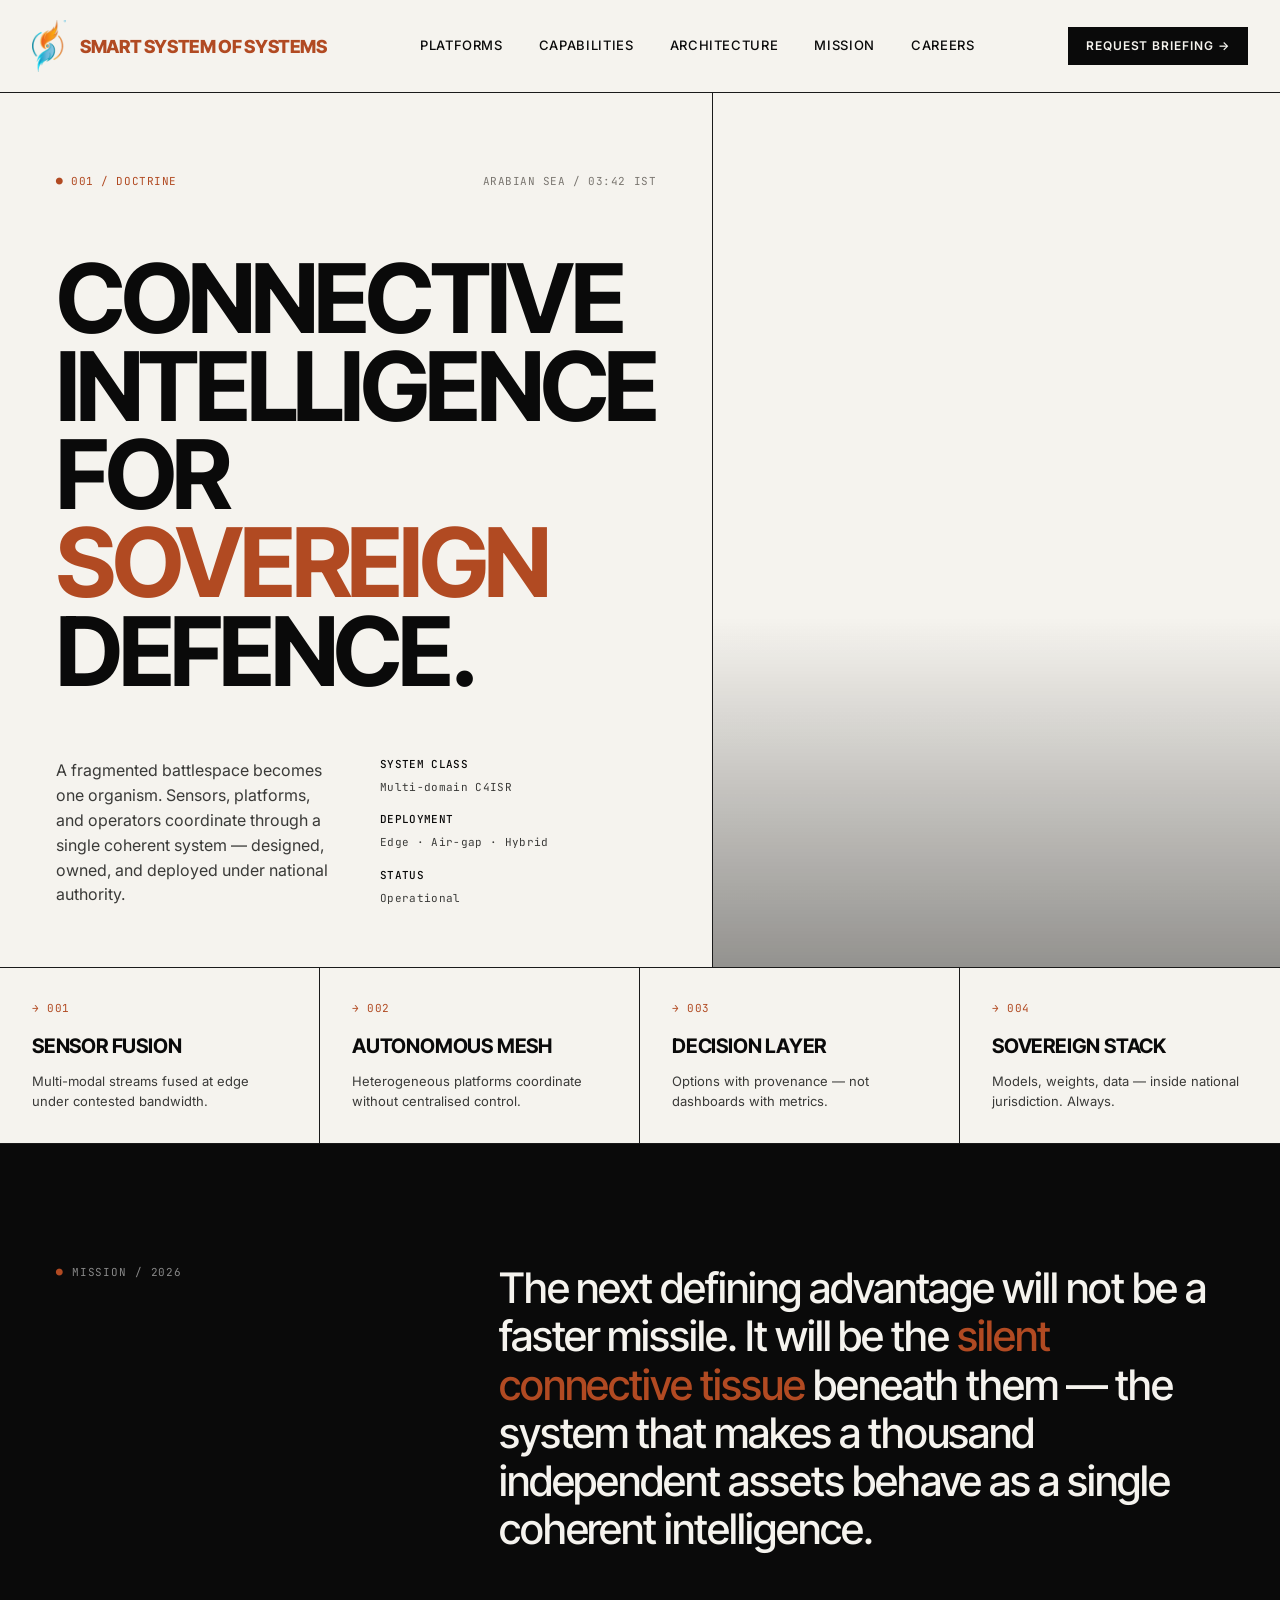
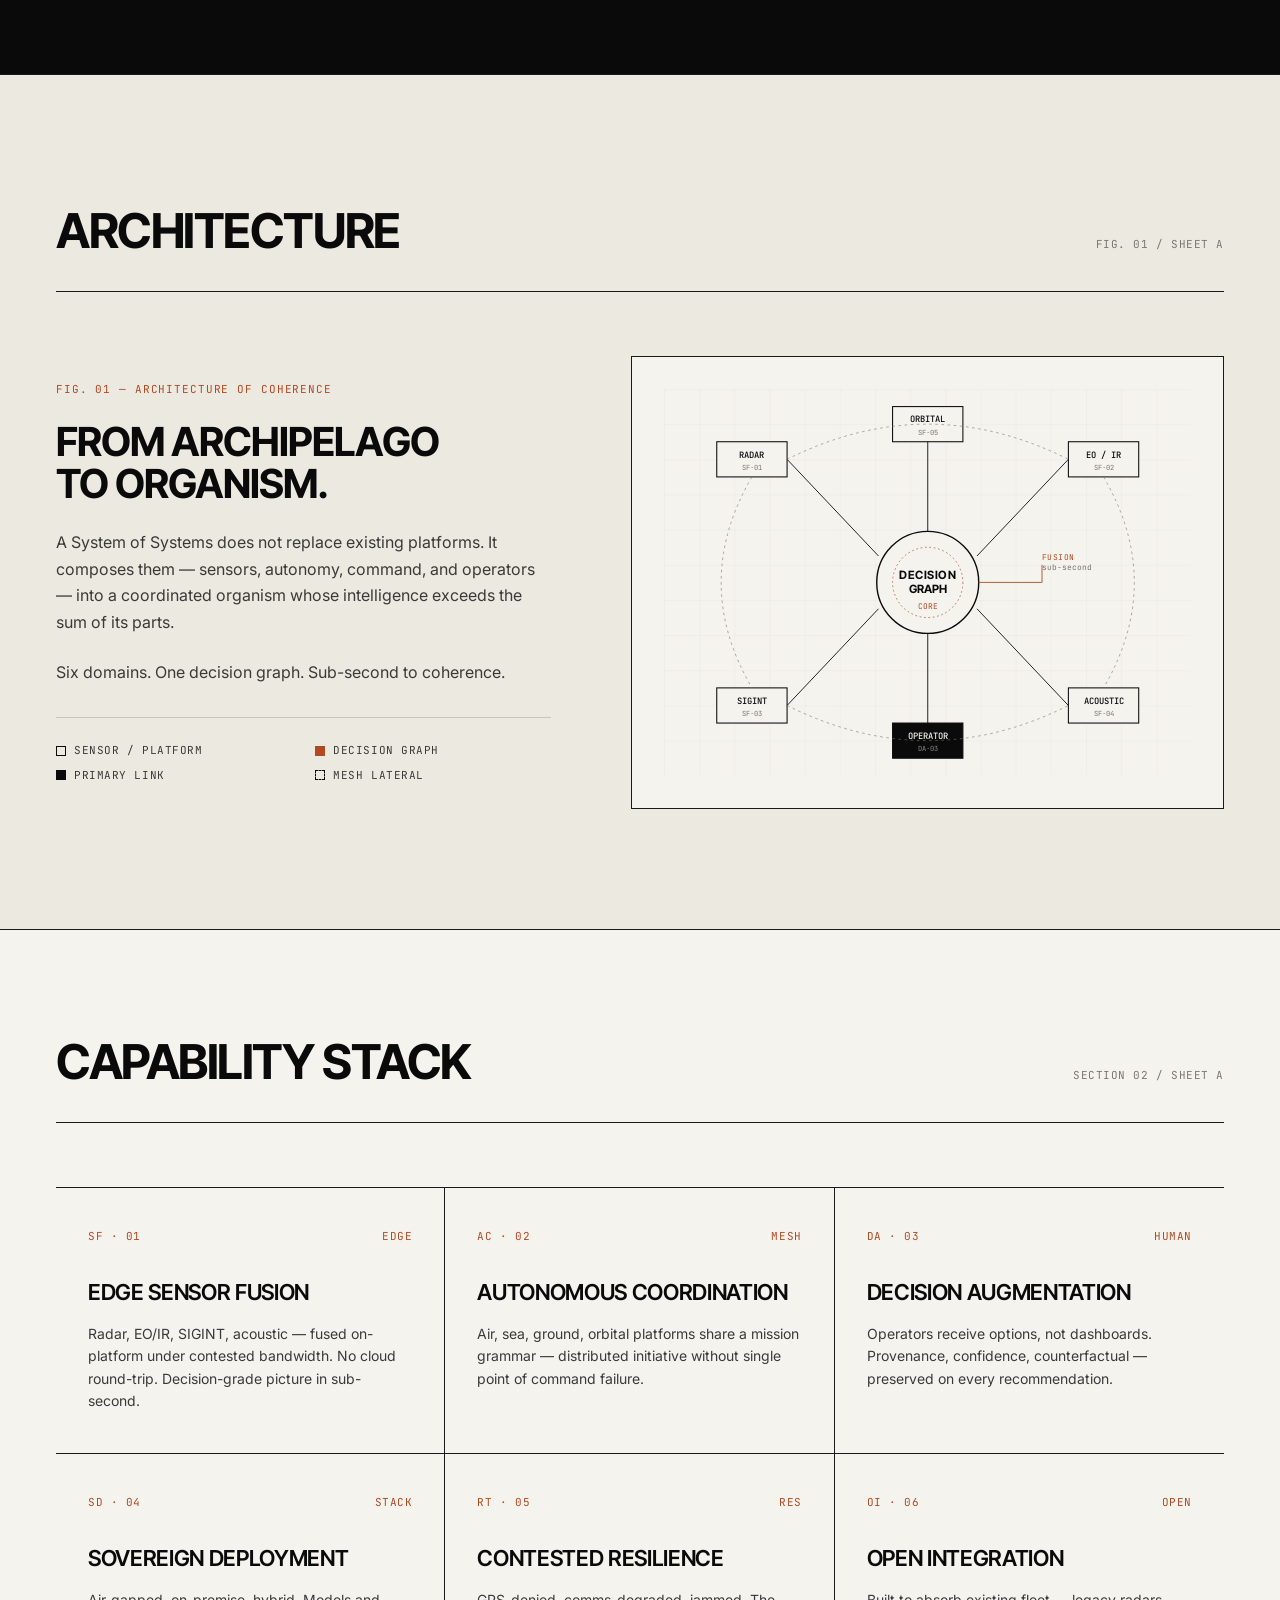
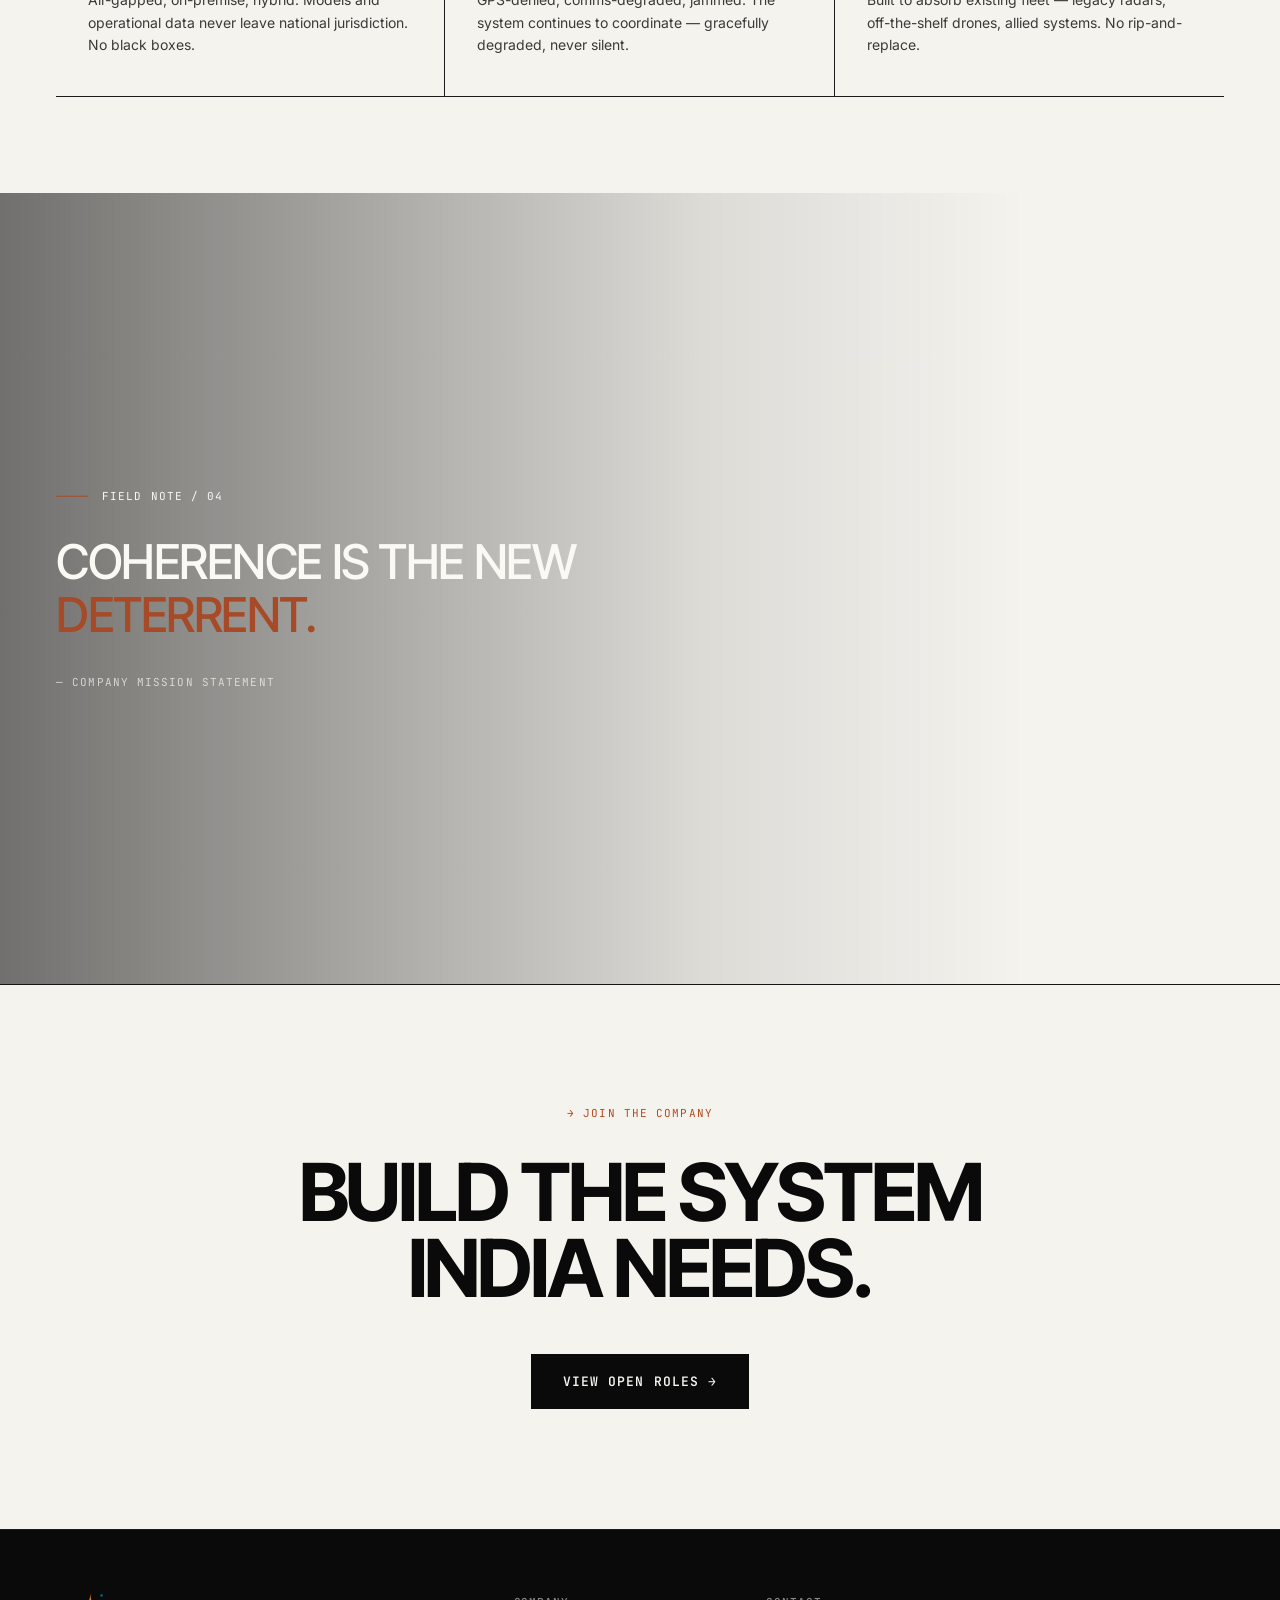
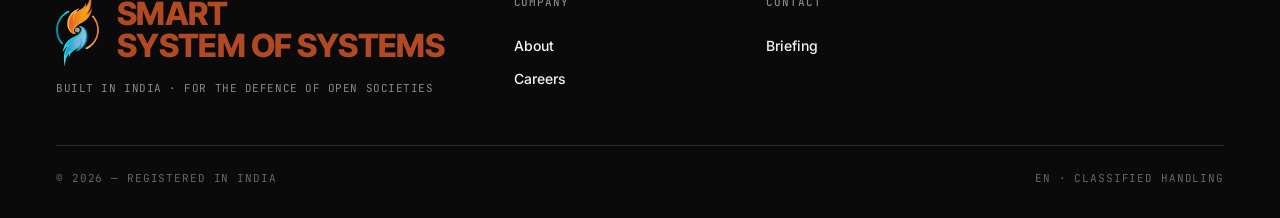
==== commit fdaaa058: "Fix dead Home links, mobile clipping, and invisible platform specs - Logo and breadcrumb 'Home' link" ====
--- a/index.html
+++ b/index.html
@@ -3,7 +3,7 @@
 <head>
 <meta charset="UTF-8" />
 <meta name="viewport" content="width=device-width, initial-scale=1.0" />
-<title>Smart System of Systems — Hybrid</title>
+<title>Smart System of Systems</title>
 <link rel="icon" type="image/png" sizes="32x32" href="assets/favicon-32.png">
 <link rel="icon" type="image/png" sizes="192x192" href="assets/favicon-192.png">
 <link rel="apple-touch-icon" href="assets/apple-touch-icon.png">
@@ -135,10 +135,9 @@
 <link rel="stylesheet" href="mobile.css">
 </head>
 <body>
-  <div class="badge">HYBRID · v1</div>
 
   <nav class="nav">
-    <div class="nav-mark"><a href="design-hybrid.html" style="text-decoration:none;color:inherit;display:flex;align-items:center;gap:14px"><img class="brand-emblem" src="assets/ssos-emblem.png" alt="" width="34" height="52"><span>SMART SYSTEM OF SYSTEMS</span></a></div>
+    <div class="nav-mark"><a href="index.html" style="text-decoration:none;color:inherit;display:flex;align-items:center;gap:14px"><img class="brand-emblem" src="assets/ssos-emblem.png" alt="" width="34" height="52"><span>SMART SYSTEM OF SYSTEMS</span></a></div>
     <div class="nav-links">
       <a href="platforms.html">Platforms</a><a href="capabilities.html">Capabilities</a><a href="architecture.html">Architecture</a><a href="mission.html">Mission</a><a href="careers.html">Careers</a>
     </div>
@@ -349,7 +348,7 @@
   <footer class="footer">
     <div class="footer-top">
       <div>
-        <div class="footer-mark"><a href="design-hybrid.html" style="text-decoration:none;color:inherit;display:flex;align-items:center;gap:14px"><img class="brand-emblem" src="assets/ssos-emblem.png" alt="" width="47" height="72"><span>SMART<br/>SYSTEM OF <span>SYSTEMS</span></span></a></div>
+        <div class="footer-mark"><a href="index.html" style="text-decoration:none;color:inherit;display:flex;align-items:center;gap:14px"><img class="brand-emblem" src="assets/ssos-emblem.png" alt="" width="47" height="72"><span>SMART<br/>SYSTEM OF <span>SYSTEMS</span></span></a></div>
         <div class="footer-tag">BUILT IN INDIA · FOR THE DEFENCE OF OPEN SOCIETIES</div>
       </div>
       <div class="footer-col"><h4>COMPANY</h4><a href="about.html">About</a><a href="careers.html">Careers</a></div>
--- a/mobile.css
+++ b/mobile.css
@@ -281,3 +281,49 @@
   .meta-block { grid-template-columns: 1fr !important; }
   .doc-meta-top { grid-template-columns: 1fr !important; }
 }
+
+/* ============================================================
+   Phone fixes — sections that kept desktop columns and pushed
+   content past the right edge of the screen
+   ============================================================ */
+@media (max-width: 768px) {
+  /* Careers: role description + "You'll own" box */
+  .role-body { grid-template-columns: 1fr !important; gap: 40px !important; padding: 48px 20px !important; }
+  .role-body > * { min-width: 0; }
+
+  /* Capabilities: mission/platform matrix scrolls sideways inside its frame */
+  .matrix-wrap { overflow-x: auto; -webkit-overflow-scrolling: touch; }
+  .matrix-table { min-width: 560px; }
+  .matrix-table td:first-child { width: 150px !important; }
+  .matrix-legend { flex-wrap: wrap !important; gap: 12px 24px !important; padding: 16px !important; }
+
+  /* Capabilities: exemplar quotes */
+  .cap-exemplar { grid-template-columns: 1fr !important; gap: 20px !important; padding: 48px 20px !important; }
+  .cap-exemplar > * { min-width: 0; }
+  .ex-text { font-size: 20px !important; }
+  .ex-meta { text-align: left !important; }
+
+  /* Architecture: planes and reference deployment */
+  .planes-grid { grid-template-columns: 1fr !important; gap: 16px !important; }
+  .plane-card { padding: 24px !important; }
+  .ref-head { flex-direction: column !important; align-items: flex-start !important; gap: 12px !important; }
+  .ref-grid { grid-template-columns: 1fr !important; gap: 32px !important; }
+  .ref-grid > * { min-width: 0; }
+  .ref-svg-wrap { padding: 16px !important; }
+
+  /* Platforms: Devanagari display word and headline */
+  .platform-title-card > * { min-width: 0; }
+  .deva-display { font-size: 96px !important; padding-bottom: 0 !important; }
+  .platform-headline-block { padding-bottom: 0 !important; }
+  .platform-headline-block h2 { font-size: 48px !important; }
+  .platform-headline-block .english-name { font-size: 18px !important; }
+
+  /* Capabilities: closing "what we do not build" list */
+  .coda-grid { grid-template-columns: 1fr !important; gap: 32px !important; }
+  .coda-grid > * { min-width: 0; }
+  .anti-list li { grid-template-columns: 40px 1fr !important; gap: 12px !important; }
+
+  /* Newsroom: filter pills wrap */
+  .filter-bar { flex-wrap: wrap !important; gap: 12px !important; padding: 20px !important; }
+  .filter-pills { flex-wrap: wrap !important; }
+}
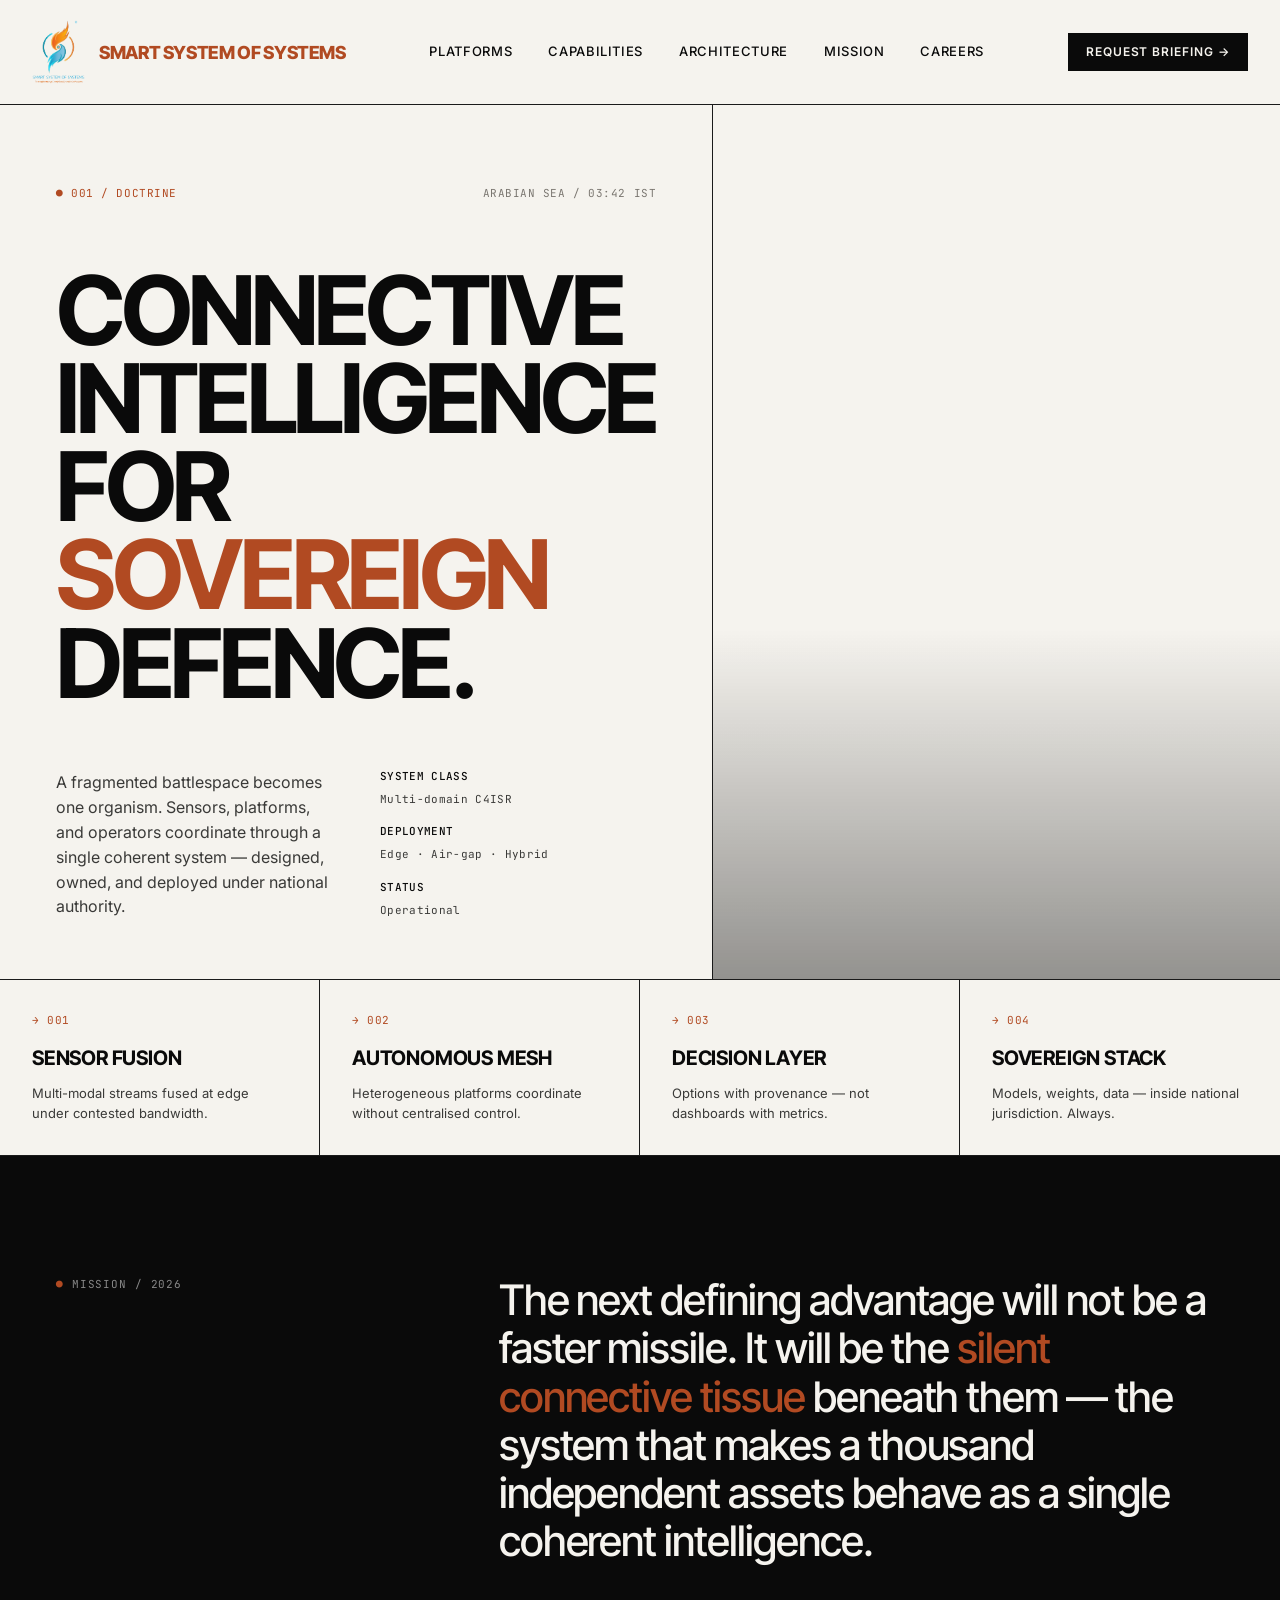
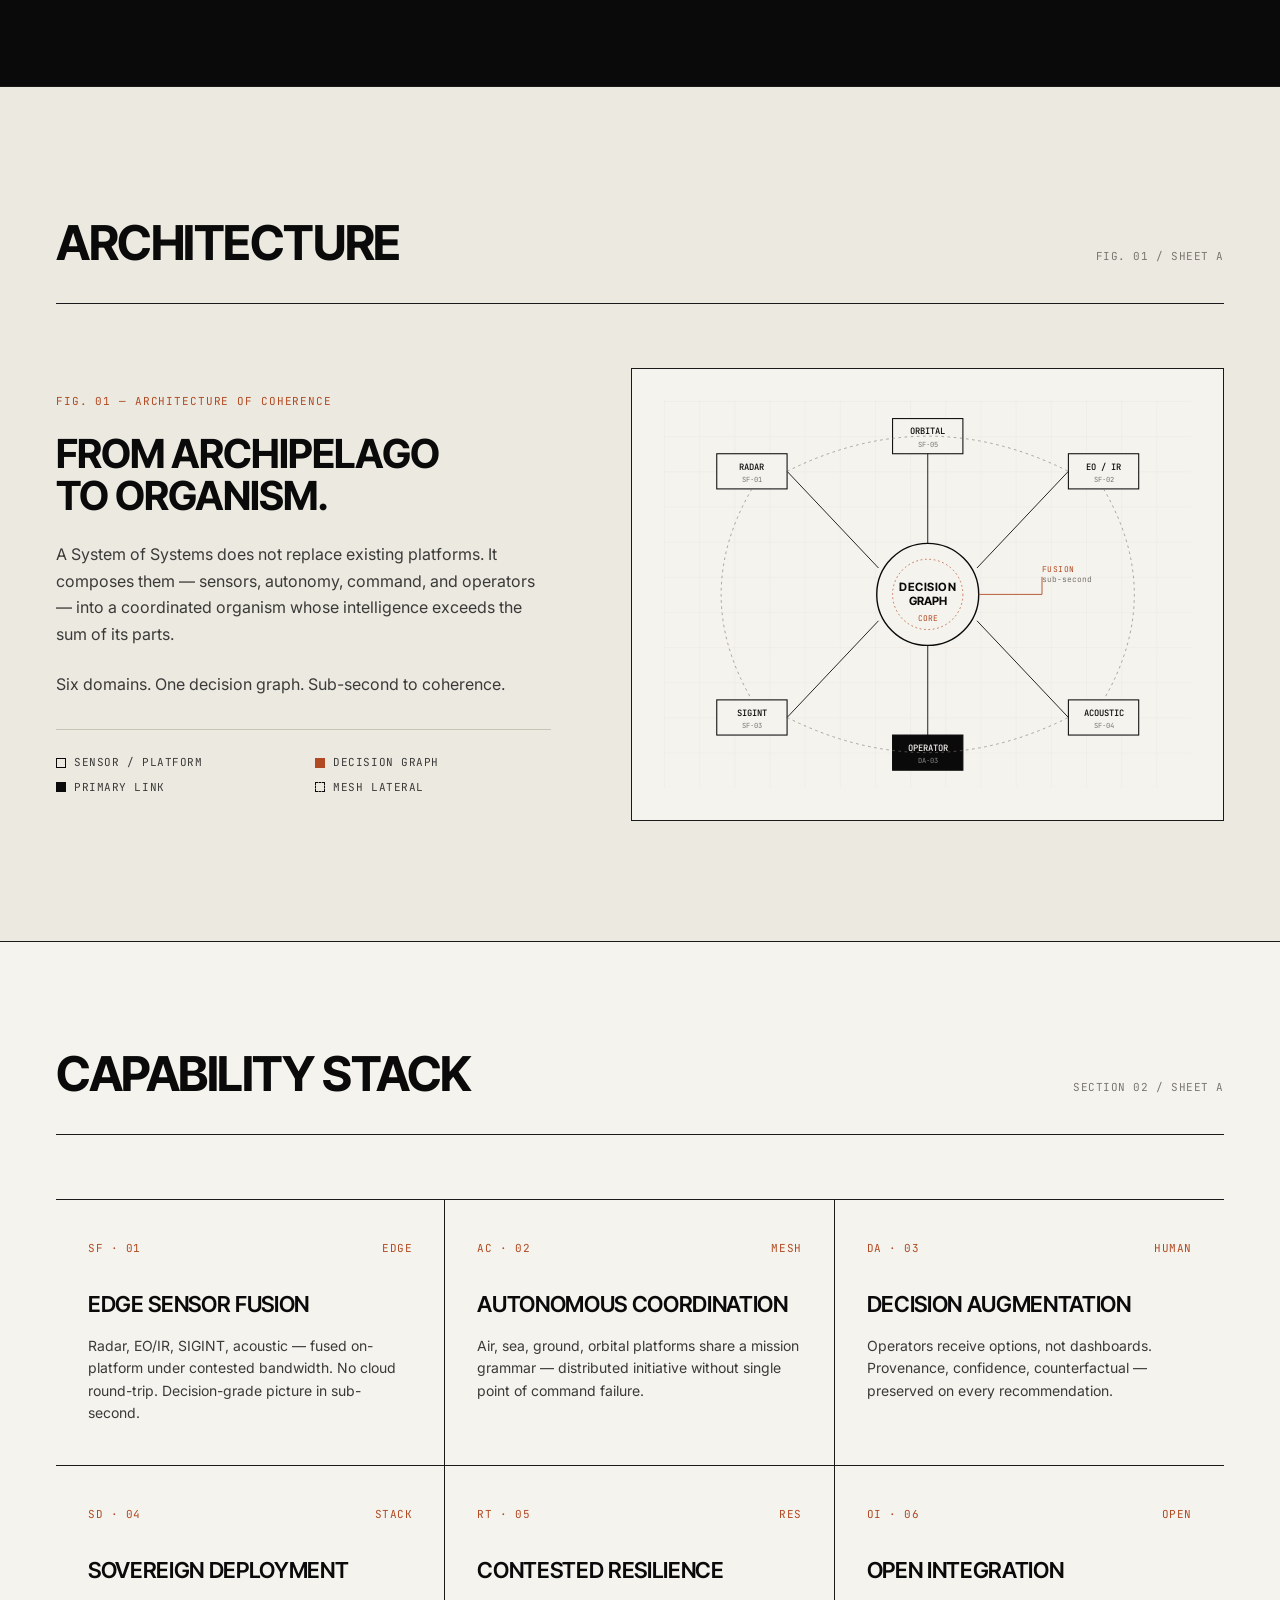
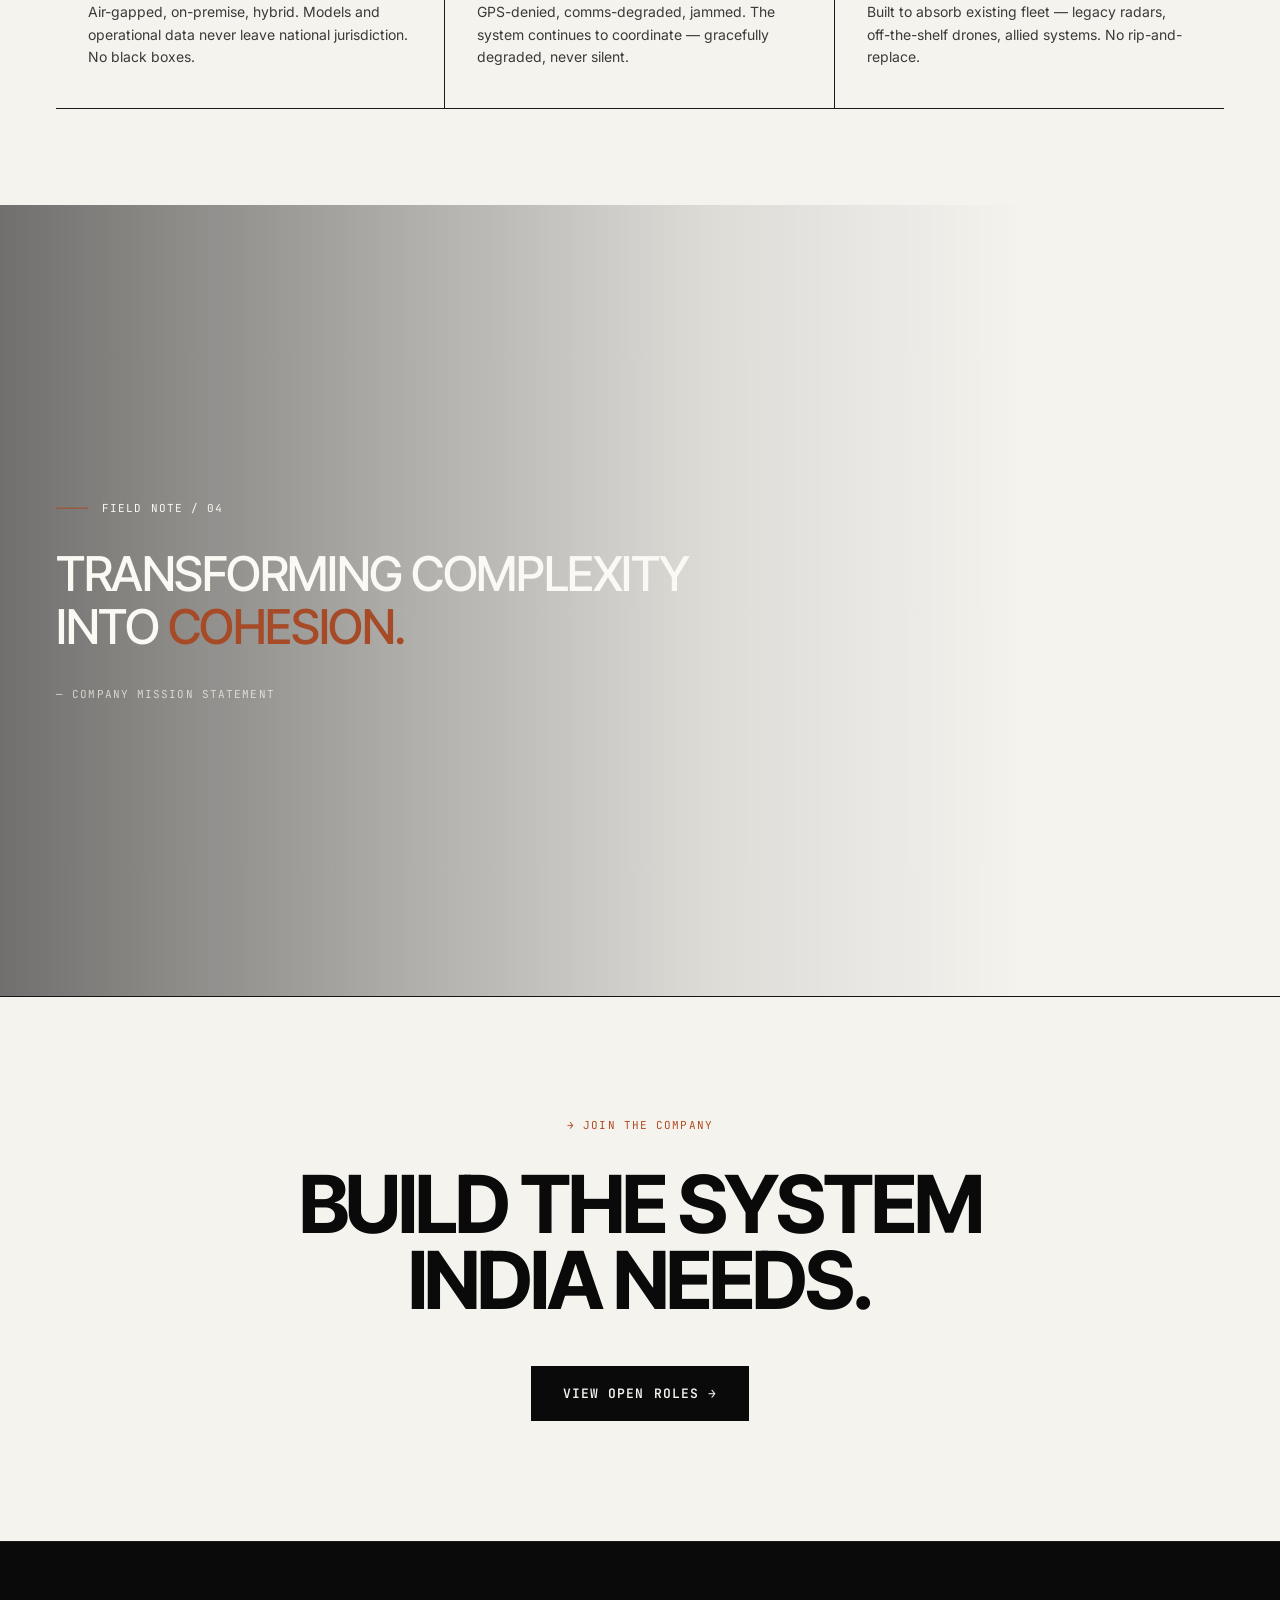
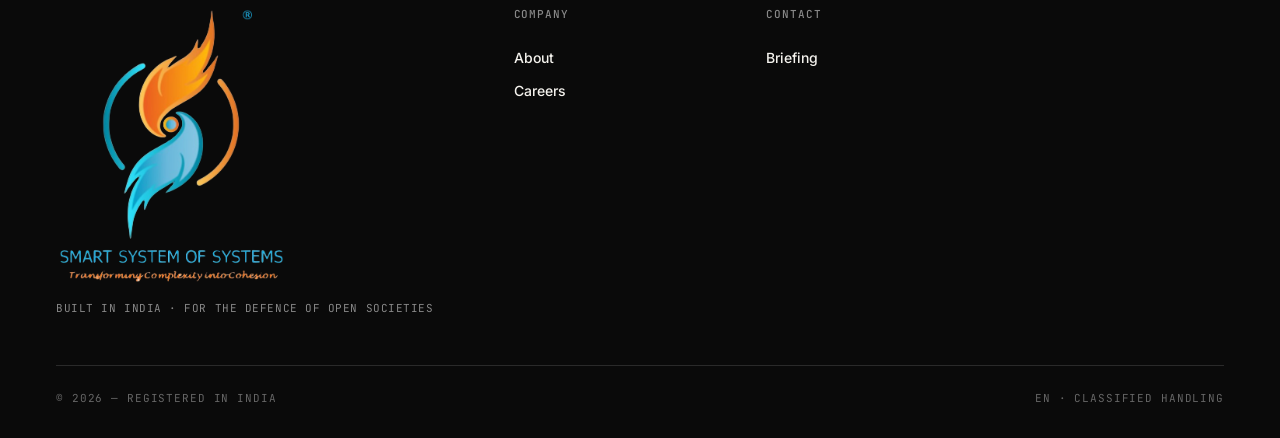
==== commit fd7d0ba0: "Use full registered logo and 'Transforming Complexity into Cohesion' mission statement - Replace cro" ====
--- a/index.html
+++ b/index.html
@@ -137,7 +137,7 @@
 <body>
 
   <nav class="nav">
-    <div class="nav-mark"><a href="index.html" style="text-decoration:none;color:inherit;display:flex;align-items:center;gap:14px"><img class="brand-emblem" src="assets/ssos-emblem.png" alt="" width="34" height="52"><span>SMART SYSTEM OF SYSTEMS</span></a></div>
+    <div class="nav-mark"><a href="index.html" style="text-decoration:none;color:inherit;display:flex;align-items:center;gap:14px"><img class="brand-emblem" src="assets/ssos-logo.png" alt="Smart System of Systems logo" width="53" height="64"><span>SMART SYSTEM OF SYSTEMS</span></a></div>
     <div class="nav-links">
       <a href="platforms.html">Platforms</a><a href="capabilities.html">Capabilities</a><a href="architecture.html">Architecture</a><a href="mission.html">Mission</a><a href="careers.html">Careers</a>
     </div>
@@ -334,7 +334,7 @@
   <section class="break">
     <div class="break-content">
       <div class="break-eyebrow">FIELD NOTE / 04</div>
-      <h3 class="break-quote">Coherence is the new <span class="accent">deterrent.</span></h3>
+      <h3 class="break-quote">Transforming Complexity into <span class="accent">Cohesion.</span></h3>
       <div class="break-attr">— Company mission statement</div>
     </div>
   </section>
@@ -348,7 +348,7 @@
   <footer class="footer">
     <div class="footer-top">
       <div>
-        <div class="footer-mark"><a href="index.html" style="text-decoration:none;color:inherit;display:flex;align-items:center;gap:14px"><img class="brand-emblem" src="assets/ssos-emblem.png" alt="" width="47" height="72"><span>SMART<br/>SYSTEM OF <span>SYSTEMS</span></span></a></div>
+        <div class="footer-mark"><a href="index.html" style="text-decoration:none;color:inherit;display:flex;align-items:center;gap:14px"><img class="brand-logo-full" src="assets/ssos-logo.png" alt="Smart System of Systems — Transforming Complexity into Cohesion" width="231" height="280"></a></div>
         <div class="footer-tag">BUILT IN INDIA · FOR THE DEFENCE OF OPEN SOCIETIES</div>
       </div>
       <div class="footer-col"><h4>COMPANY</h4><a href="about.html">About</a><a href="careers.html">Careers</a></div>
--- a/mobile.css
+++ b/mobile.css
@@ -52,7 +52,7 @@
     gap: 10px !important;
   }
   .nav-mark { font-size: 13px !important; }
-  .nav-mark .brand-emblem { width: auto !important; height: 36px !important; }
+  .nav-mark .brand-emblem { width: auto !important; height: 44px !important; }
   .nav-mark span { font-size: 11px !important; }
   .nav-links {
     order: 3 !important;
@@ -166,6 +166,7 @@
   .footer { padding: 40px 20px 24px !important; }
   .footer-top { grid-template-columns: 1fr !important; gap: 32px !important; padding-bottom: 32px !important; }
   .footer-mark { font-size: 22px !important; }
+  .footer-mark .brand-logo-full { width: auto !important; height: 200px !important; }
   .footer-bottom { flex-direction: column !important; gap: 12px !important; align-items: flex-start !important; }
 
   /* ============================================================
